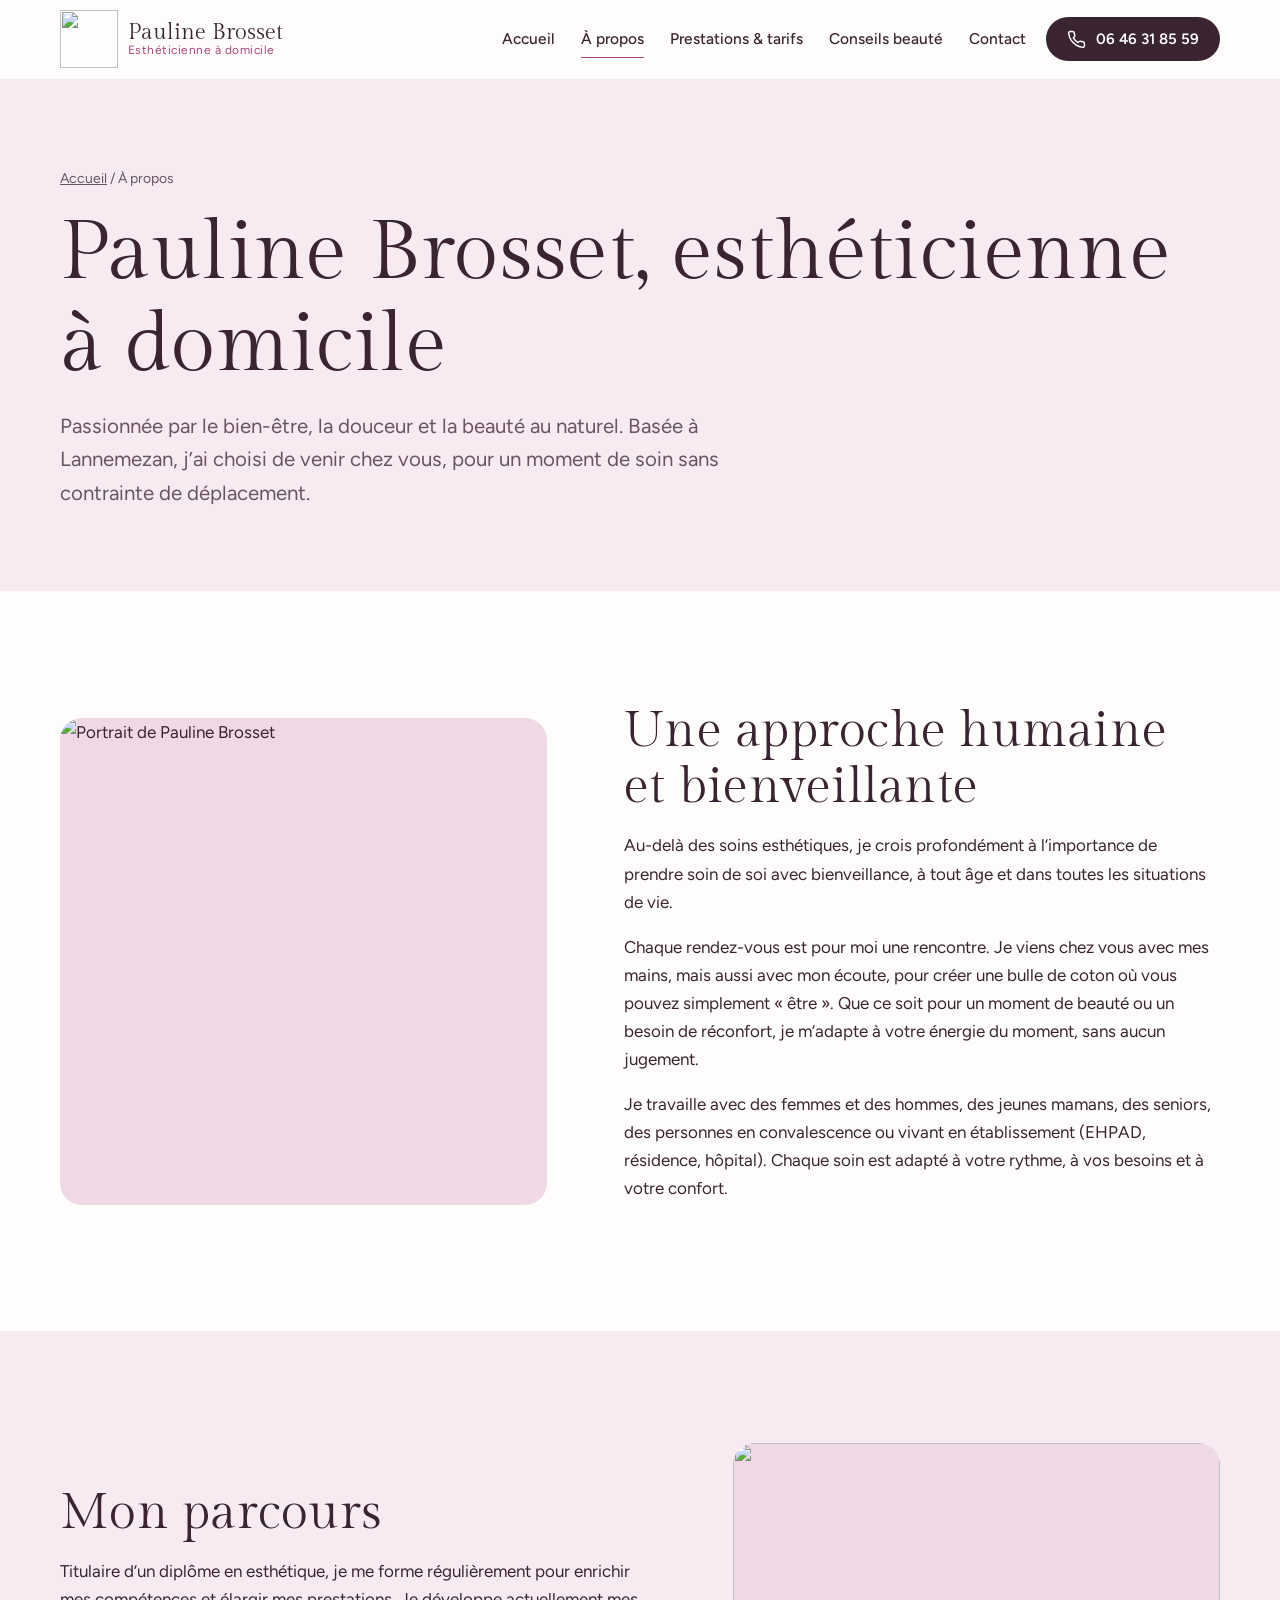
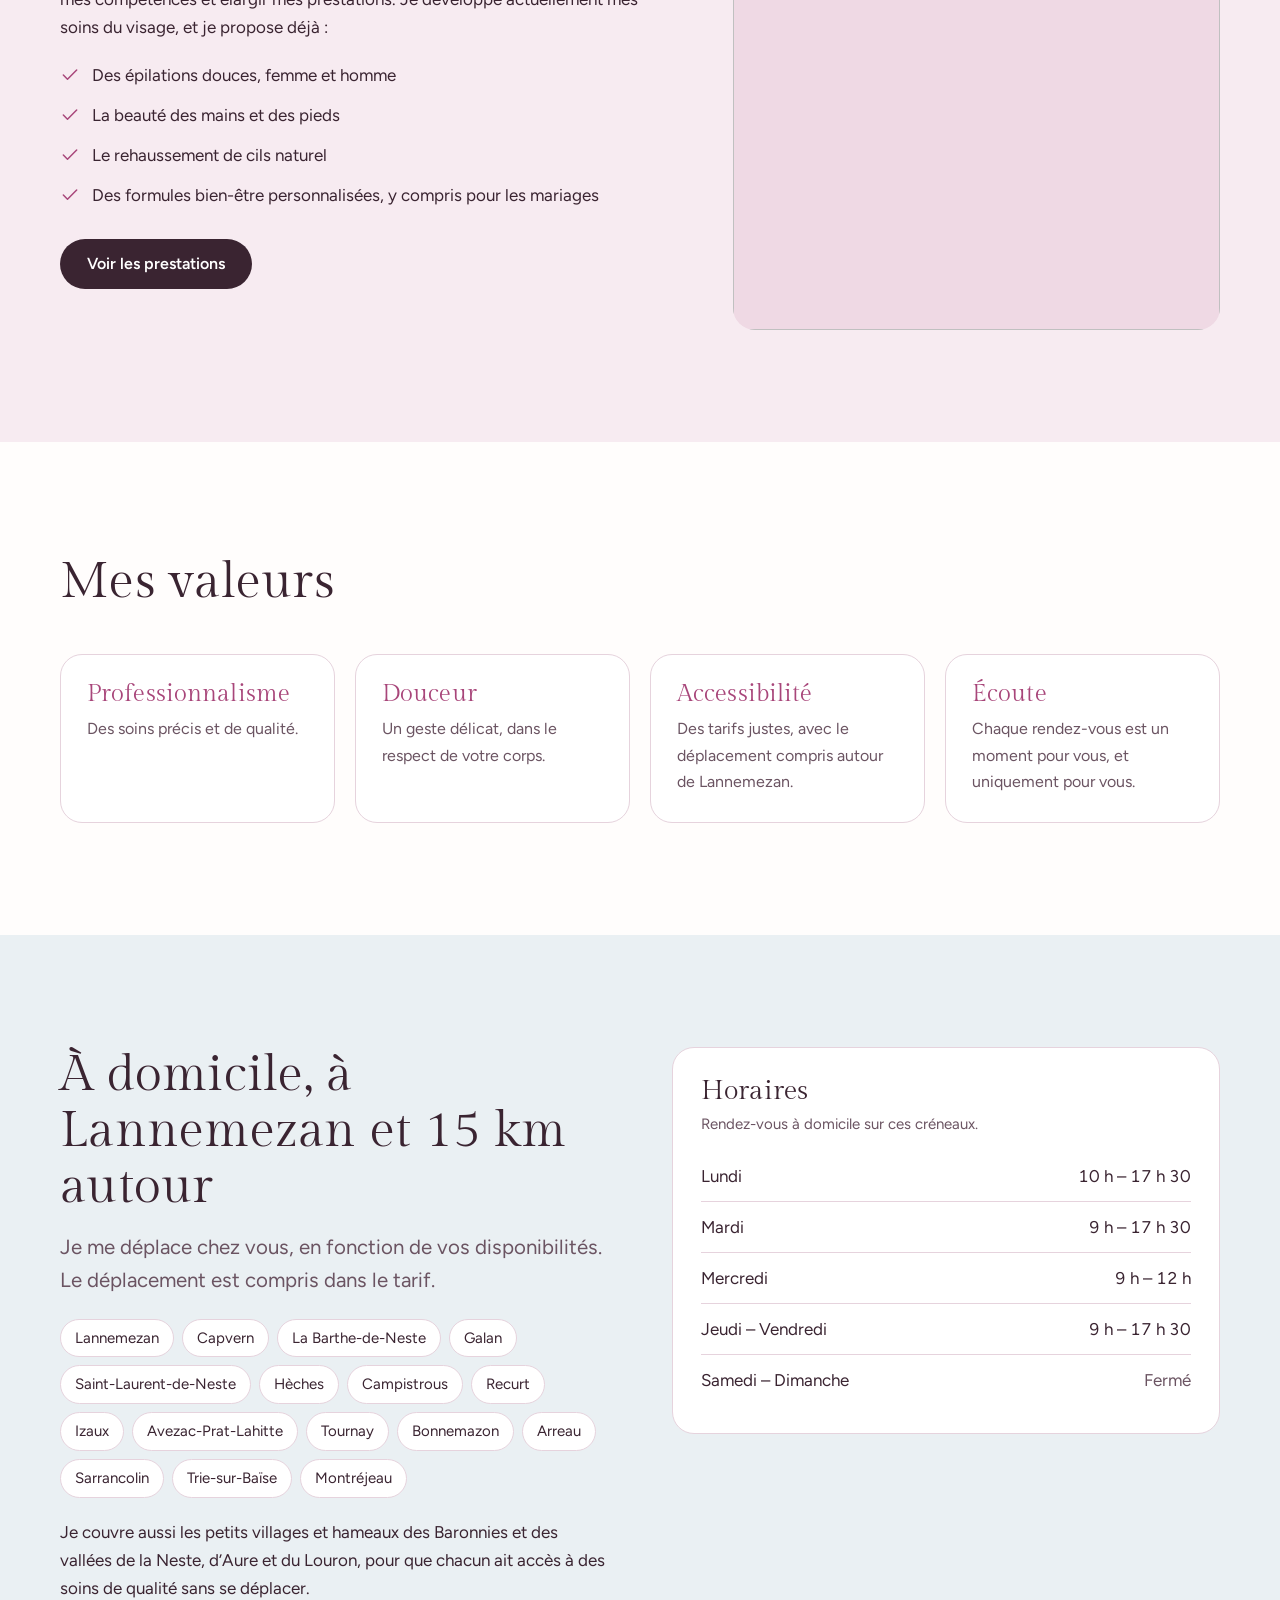
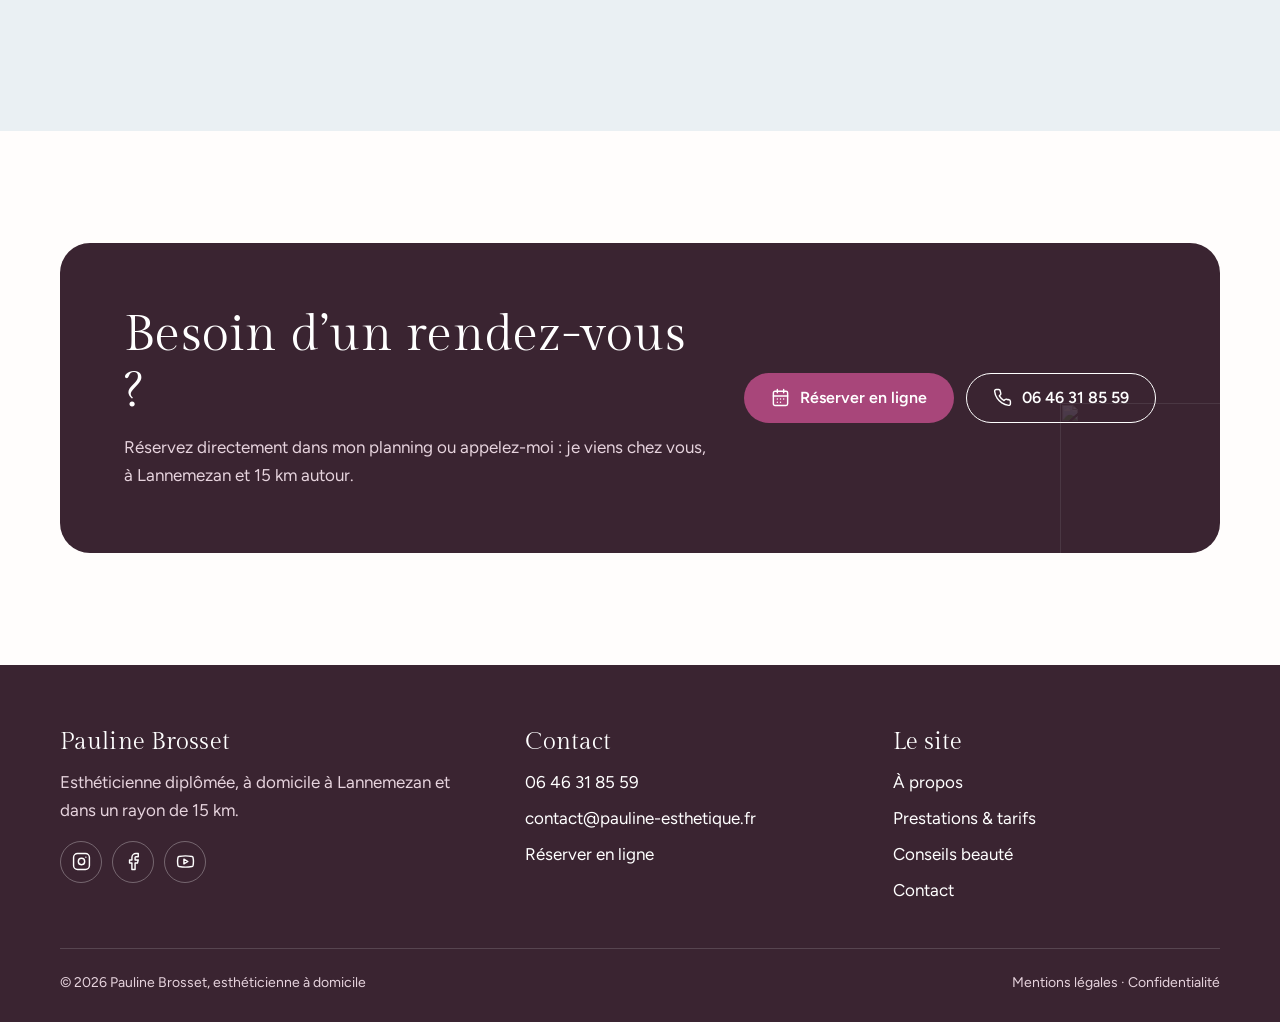
==== a-propos-de-moi/index.html @ f0e45cf8 "Nouveau site Pauline Brosset (pages, tarifs, réservation Cal.com) Co-Authored-By: Claude Opus 5.5 <n" ====
<!doctype html>
<html lang="fr">
<head>
<meta charset="utf-8">
<meta name="viewport" content="width=device-width, initial-scale=1">
<title>Pauline Brosset, esthéticienne diplômée à Lannemezan</title>
<meta name="description" content="Esthéticienne diplômée basée à Lannemezan : soins à domicile pour femmes, hommes, seniors, personnes en EHPAD ou en convalescence. Une approche douce et bienveillante.">
<link rel="canonical" href="https://www.pauline-esthetique.fr/a-propos-de-moi/">
<meta property="og:type" content="website">
<meta property="og:locale" content="fr_FR">
<meta property="og:title" content="Pauline Brosset, esthéticienne diplômée à Lannemezan">
<meta property="og:description" content="Esthéticienne diplômée basée à Lannemezan : soins à domicile pour femmes, hommes, seniors, personnes en EHPAD ou en convalescence. Une approche douce et bienveillante.">
<meta property="og:url" content="https://www.pauline-esthetique.fr/a-propos-de-moi/">
<meta property="og:image" content="https://www.pauline-esthetique.fr/assets/img/pauline.webp">
<meta name="theme-color" content="#3A2431">
<link rel="icon" href="/assets/img/logo.webp" type="image/webp">
<link rel="preconnect" href="https://fonts.googleapis.com">
<link rel="preconnect" href="https://fonts.gstatic.com" crossorigin>
<link rel="stylesheet" href="https://fonts.googleapis.com/css2?family=Figtree:wght@400;500;600&family=Gilda+Display&display=swap">
<link rel="stylesheet" href="/assets/css/site.v1.css">
</head>
<body>
<a class="sr" href="#main">Aller au contenu</a>
<header class="top">
  <div class="wrap">
    <a class="logo" href="/" aria-label="Pauline Brosset, accueil"><img src="/assets/img/logo.webp" alt="" width="58" height="58"><span>Pauline Brosset<small>Esthéticienne à domicile</small></span></a>
    <nav class="nav" id="nav" aria-label="Navigation principale">
      <a href="/">Accueil</a><a href="/a-propos-de-moi/" aria-current=page>À propos</a><a href="/services-tarifs/">Prestations & tarifs</a><a href="/conseils-beaute/">Conseils beauté</a><a href="/contact/">Contact</a>
    </nav>
    <a class="btn btn-plein btn-tel" href="tel:+33646318559" aria-label="Appeler le 06 46 31 85 59"><svg viewBox="0 0 24 24" fill="none" stroke="currentColor" stroke-width="1.8" stroke-linecap="round" stroke-linejoin="round" aria-hidden="true"><path d="M22 16.9v3a2 2 0 0 1-2.2 2 19.8 19.8 0 0 1-8.6-3.1 19.5 19.5 0 0 1-6-6A19.8 19.8 0 0 1 2.1 4.2 2 2 0 0 1 4.1 2h3a2 2 0 0 1 2 1.7c.1 1 .4 1.9.7 2.8a2 2 0 0 1-.5 2.1L8 9.9a16 16 0 0 0 6 6l1.3-1.3a2 2 0 0 1 2.1-.4c.9.3 1.8.6 2.8.7a2 2 0 0 1 1.7 2z"/></svg><span>06 46 31 85 59</span></a>
    <button class="burger" type="button" aria-label="Menu" aria-expanded="false" aria-controls="nav"><svg viewBox="0 0 24 24" fill="none" stroke="currentColor" stroke-width="1.8" stroke-linecap="round" stroke-linejoin="round" aria-hidden="true"><path d="M4 7h16M4 12h16M4 17h16"/></svg></button>
  </div>
</header>
<main id="main">
<section class="phead"><div class="wrap">
  <p class="crumb"><a href="/">Accueil</a> / À propos</p>
  <h1>Pauline Brosset, esthéticienne à domicile</h1>
  <p class="lead">Passionnée par le bien-être, la douceur et la beauté au naturel. Basée à Lannemezan, j’ai choisi de venir chez vous, pour un moment de soin sans contrainte de déplacement.</p>
</div></section>

<section class="sec"><div class="wrap duo">
  <div class="ph"><img src="/assets/img/pauline.webp" alt="Portrait de Pauline Brosset" width="880" height="1100" loading="lazy" style="object-position:50% 20%"></div>
  <div>
    <h2>Une approche humaine et bienveillante</h2>
    <p style="margin-top:16px">Au-delà des soins esthétiques, je crois profondément à l’importance de prendre soin de soi avec bienveillance, à tout âge et dans toutes les situations de vie.</p>
    <p>Chaque rendez-vous est pour moi une rencontre. Je viens chez vous avec mes mains, mais aussi avec mon écoute, pour créer une bulle de coton où vous pouvez simplement « être ». Que ce soit pour un moment de beauté ou un besoin de réconfort, je m’adapte à votre énergie du moment, sans aucun jugement.</p>
    <p>Je travaille avec des femmes et des hommes, des jeunes mamans, des seniors, des personnes en convalescence ou vivant en établissement (EHPAD, résidence, hôpital). Chaque soin est adapté à votre rythme, à vos besoins et à votre confort.</p>
  </div>
</div></section>

<section class="sec poudre"><div class="wrap duo inv">
  <div class="ph"><img src="/assets/img/cadre.webp" alt="" width="720" height="720" loading="lazy"></div>
  <div>
    <h2>Mon parcours</h2>
    <p style="margin-top:16px">Titulaire d’un diplôme en esthétique, je me forme régulièrement pour enrichir mes compétences et élargir mes prestations. Je développe actuellement mes soins du visage, et je propose déjà :</p>
    <ul class="liste">
      <li><svg viewBox="0 0 24 24" fill="none" stroke="currentColor" stroke-width="1.8" stroke-linecap="round" stroke-linejoin="round" aria-hidden="true"><path d="M20 6 9 17l-5-5"/></svg><span>Des épilations douces, femme et homme</span></li>
      <li><svg viewBox="0 0 24 24" fill="none" stroke="currentColor" stroke-width="1.8" stroke-linecap="round" stroke-linejoin="round" aria-hidden="true"><path d="M20 6 9 17l-5-5"/></svg><span>La beauté des mains et des pieds</span></li>
      <li><svg viewBox="0 0 24 24" fill="none" stroke="currentColor" stroke-width="1.8" stroke-linecap="round" stroke-linejoin="round" aria-hidden="true"><path d="M20 6 9 17l-5-5"/></svg><span>Le rehaussement de cils naturel</span></li>
      <li><svg viewBox="0 0 24 24" fill="none" stroke="currentColor" stroke-width="1.8" stroke-linecap="round" stroke-linejoin="round" aria-hidden="true"><path d="M20 6 9 17l-5-5"/></svg><span>Des formules bien-être personnalisées, y compris pour les mariages</span></li>
    </ul>
    <div class="ctas"><a class="btn btn-plein" href="/services-tarifs/">Voir les prestations</a></div>
  </div>
</div></section>

<section class="sec"><div class="wrap">
  <div class="sec-head"><h2>Mes valeurs</h2></div>
  <div class="valeurs">
    <div class="valeur"><h3>Professionnalisme</h3><p>Des soins précis et de qualité.</p></div>
    <div class="valeur"><h3>Douceur</h3><p>Un geste délicat, dans le respect de votre corps.</p></div>
    <div class="valeur"><h3>Accessibilité</h3><p>Des tarifs justes, avec le déplacement compris autour de Lannemezan.</p></div>
    <div class="valeur"><h3>Écoute</h3><p>Chaque rendez-vous est un moment pour vous, et uniquement pour vous.</p></div>
  </div>
</div></section>
<section class="sec brume" id="zone"><div class="wrap zone">
  <div>
    <h2>À domicile, à Lannemezan et 15 km autour</h2>
    <p class="lead" style="margin-top:16px">Je me déplace chez vous, en fonction de vos disponibilités. Le déplacement est compris dans le tarif.</p>
    <ul class="villes"><li>Lannemezan</li><li>Capvern</li><li>La Barthe-de-Neste</li><li>Galan</li><li>Saint-Laurent-de-Neste</li><li>Hèches</li><li>Campistrous</li><li>Recurt</li><li>Izaux</li><li>Avezac-Prat-Lahitte</li><li>Tournay</li><li>Bonnemazon</li><li>Arreau</li><li>Sarrancolin</li><li>Trie-sur-Baïse</li><li>Montréjeau</li></ul>
    <p style="margin-top:20px">Je couvre aussi les petits villages et hameaux des Baronnies et des vallées de la Neste, d’Aure et du Louron, pour que chacun ait accès à des soins de qualité sans se déplacer.</p>
  </div>
  <div class="horaires">
    <h3>Horaires</h3>
    <p class="note" style="margin:0">Rendez-vous à domicile sur ces créneaux.</p>
    <table><tr><td>Lundi</td><td>10 h – 17 h 30</td></tr><tr><td>Mardi</td><td>9 h – 17 h 30</td></tr><tr><td>Mercredi</td><td>9 h – 12 h</td></tr><tr><td>Jeudi – Vendredi</td><td>9 h – 17 h 30</td></tr><tr><td>Samedi – Dimanche</td><td class=f>Fermé</td></tr></table>
  </div>
</div></section>
<section class="sec"><div class="wrap">
  <div class="rdv">
    <div><h2>Besoin d’un rendez-vous ?</h2><p>Réservez directement dans mon planning ou appelez-moi : je viens chez vous, à Lannemezan et 15 km autour.</p></div>
    <div class="ctas"><a class="btn btn-rose" href="https://cal.com/pauline-brosset-estheticienne-xxyi8t" target="_blank" rel="noopener"><svg viewBox="0 0 24 24" fill="none" stroke="currentColor" stroke-width="1.8" stroke-linecap="round" stroke-linejoin="round" aria-hidden="true"><rect x="3" y="4" width="18" height="18" rx="2"/><path d="M16 2v4M8 2v4M3 10h18M8 14h.01M12 14h.01M16 14h.01M8 18h.01M12 18h.01"/></svg>Réserver en ligne</a><a class="btn btn-ligne" href="tel:+33646318559"><svg viewBox="0 0 24 24" fill="none" stroke="currentColor" stroke-width="1.8" stroke-linecap="round" stroke-linejoin="round" aria-hidden="true"><path d="M22 16.9v3a2 2 0 0 1-2.2 2 19.8 19.8 0 0 1-8.6-3.1 19.5 19.5 0 0 1-6-6A19.8 19.8 0 0 1 2.1 4.2 2 2 0 0 1 4.1 2h3a2 2 0 0 1 2 1.7c.1 1 .4 1.9.7 2.8a2 2 0 0 1-.5 2.1L8 9.9a16 16 0 0 0 6 6l1.3-1.3a2 2 0 0 1 2.1-.4c.9.3 1.8.6 2.8.7a2 2 0 0 1 1.7 2z"/></svg>06 46 31 85 59</a></div>
    <img class="trait" src="/assets/img/logo-blanc.webp" alt="" width="180" height="180" loading="lazy">
  </div>
</div></section>
</main>
<footer class="pied">
  <div class="wrap">
    <div class="grille">
      <div>
        <h2>Pauline Brosset</h2>
        <p>Esthéticienne diplômée, à domicile à Lannemezan et dans un rayon de 15 km.</p>
        <div class="reseaux">
          <a href="https://www.instagram.com/pauline_.brosset/" target="_blank" rel="noopener" aria-label="Instagram"><svg viewBox="0 0 24 24" fill="none" stroke="currentColor" stroke-width="1.8" stroke-linecap="round" stroke-linejoin="round" aria-hidden="true"><rect x="2" y="2" width="20" height="20" rx="5"/><circle cx="12" cy="12" r="4"/><path d="M17.5 6.5h.01"/></svg></a>
          <a href="https://www.facebook.com/profile.php?id=61567722997251" target="_blank" rel="noopener" aria-label="Facebook"><svg viewBox="0 0 24 24" fill="none" stroke="currentColor" stroke-width="1.8" stroke-linecap="round" stroke-linejoin="round" aria-hidden="true"><path d="M18 2h-3a5 5 0 0 0-5 5v3H7v4h3v8h4v-8h3l1-4h-4V7a1 1 0 0 1 1-1h3z"/></svg></a>
          <a href="https://www.youtube.com/@PaulineBROSSETEstheticienne" target="_blank" rel="noopener" aria-label="YouTube"><svg viewBox="0 0 24 24" fill="none" stroke="currentColor" stroke-width="1.8" stroke-linecap="round" stroke-linejoin="round" aria-hidden="true"><path d="M2.5 17a24 24 0 0 1 0-10 2 2 0 0 1 1.4-1.4 49.6 49.6 0 0 1 16.2 0A2 2 0 0 1 21.5 7a24 24 0 0 1 0 10 2 2 0 0 1-1.4 1.4 49.6 49.6 0 0 1-16.2 0A2 2 0 0 1 2.5 17"/><path d="m10 15 5-3-5-3z"/></svg></a>
        </div>
      </div>
      <div>
        <h2>Contact</h2>
        <ul>
          <li><a href="tel:+33646318559">06 46 31 85 59</a></li>
          <li><a href="mailto:contact@pauline-esthetique.fr">contact@pauline-esthetique.fr</a></li>
          <li><a href="https://cal.com/pauline-brosset-estheticienne-xxyi8t" target="_blank" rel="noopener">Réserver en ligne</a></li>
        </ul>
      </div>
      <div>
        <h2>Le site</h2>
        <ul>
          <li><a href="/a-propos-de-moi/">À propos</a></li><li><a href="/services-tarifs/">Prestations & tarifs</a></li><li><a href="/conseils-beaute/">Conseils beauté</a></li><li><a href="/contact/">Contact</a></li>
        </ul>
      </div>
    </div>
    <div class="bas">
      <span>© 2026 Pauline Brosset, esthéticienne à domicile</span>
      <span><a href="/contact/mentions-legales/">Mentions légales</a> · <a href="/contact/politique-de-confidentialite/">Confidentialité</a></span>
    </div>
  </div>
</footer>
<div class="barre">
  <a class="btn btn-ligne" href="tel:+33646318559"><svg viewBox="0 0 24 24" fill="none" stroke="currentColor" stroke-width="1.8" stroke-linecap="round" stroke-linejoin="round" aria-hidden="true"><path d="M22 16.9v3a2 2 0 0 1-2.2 2 19.8 19.8 0 0 1-8.6-3.1 19.5 19.5 0 0 1-6-6A19.8 19.8 0 0 1 2.1 4.2 2 2 0 0 1 4.1 2h3a2 2 0 0 1 2 1.7c.1 1 .4 1.9.7 2.8a2 2 0 0 1-.5 2.1L8 9.9a16 16 0 0 0 6 6l1.3-1.3a2 2 0 0 1 2.1-.4c.9.3 1.8.6 2.8.7a2 2 0 0 1 1.7 2z"/></svg>Appeler</a>
  <a class="btn btn-rose" href="https://cal.com/pauline-brosset-estheticienne-xxyi8t" target="_blank" rel="noopener"><svg viewBox="0 0 24 24" fill="none" stroke="currentColor" stroke-width="1.8" stroke-linecap="round" stroke-linejoin="round" aria-hidden="true"><rect x="3" y="4" width="18" height="18" rx="2"/><path d="M16 2v4M8 2v4M3 10h18M8 14h.01M12 14h.01M16 14h.01M8 18h.01M12 18h.01"/></svg>Réserver</a>
</div>
<script src="/assets/js/site.v1.js" defer></script>
</body>
</html>
---- assets/css/site.v1.css ----
:root{
  --encre:#3A2431;--encre-2:#6B5462;--rose:#A8467A;--rose-vif:#D17BAA;--poudre:#F7EBF1;--poudre-2:#EFD9E4;
  --brume:#EAF0F3;--blanc:#FFFDFC;--ligne:#E6D3DD;
  --display:"Gilda Display",Georgia,serif;--texte:"Figtree",system-ui,-apple-system,"Segoe UI",sans-serif;
  --r:22px;--wrap:1160px
}
*{box-sizing:border-box}
html{scroll-behavior:smooth;-webkit-text-size-adjust:100%}
body{margin:0;background:var(--blanc);color:var(--encre);font-family:var(--texte);font-size:17px;line-height:1.65}
img{max-width:100%;display:block}
a{color:var(--rose)}
a:focus-visible,button:focus-visible,summary:focus-visible{outline:3px solid var(--rose-vif);outline-offset:3px;border-radius:6px}
.wrap{width:min(var(--wrap),100% - 32px);margin-inline:auto}
h1,h2,h3{font-family:var(--display);font-weight:400;line-height:1.12;margin:0;letter-spacing:.005em}
h1{font-size:clamp(42px,6.4vw,82px)}
h2{font-size:clamp(32px,4.2vw,50px)}
h3{font-size:clamp(22px,2.2vw,27px)}
p{margin:0 0 1em}
.lead{font-size:clamp(18px,1.6vw,21px);color:var(--encre-2);max-width:56ch}
.sec{padding:clamp(64px,9vw,112px) 0}
.sec.poudre{background:var(--poudre)}
.sec.brume{background:var(--brume)}
.sec-head{max-width:640px;margin-bottom:44px}
.sec-head h2+p{margin-top:16px}
.sec-head.c{margin-inline:auto;text-align:center}

/* boutons */
.btn{display:inline-flex;align-items:center;justify-content:center;gap:10px;min-height:50px;padding:0 26px;border-radius:999px;font-weight:600;font-size:16px;text-decoration:none;border:1.5px solid transparent;transition:background .25s,color .25s,transform .25s,border-color .25s;cursor:pointer;font-family:inherit}
.btn svg{width:19px;height:19px;flex:none}
.btn-plein{background:var(--encre);color:#fff}
.btn-plein:hover{background:var(--rose)}
.btn-ligne{border-color:var(--encre);color:var(--encre);background:transparent}
.btn-ligne:hover{background:var(--encre);color:#fff}
.btn-rose{background:var(--rose);color:#fff}
.btn-rose:hover{background:var(--encre)}
.ctas{display:flex;flex-wrap:wrap;gap:12px;margin-top:30px}

/* en-tête */
.top{position:sticky;top:0;z-index:50;background:rgba(255,253,252,.92);backdrop-filter:blur(10px);-webkit-backdrop-filter:blur(10px);border-bottom:1px solid transparent;transition:border-color .3s}
.top.sc{border-color:var(--ligne)}
.top .wrap{display:flex;align-items:center;gap:20px;min-height:78px}
.logo{display:flex;align-items:center;gap:10px;text-decoration:none;color:var(--encre);margin-right:auto}
.logo img{width:58px;height:58px;object-fit:contain}
.logo span{font-family:var(--display);font-size:22px;line-height:1.05}
.logo small{display:block;font-family:var(--texte);font-size:12px;letter-spacing:.04em;color:var(--rose)}
.nav{display:flex;gap:26px}
.nav a{color:var(--encre);text-decoration:none;font-size:15.5px;font-weight:500;padding:6px 0;border-bottom:1.5px solid transparent}
.nav a:hover,.nav a[aria-current]{border-color:var(--rose)}
.top .btn{min-height:44px;padding:0 20px;font-size:15px}
.burger{display:none;width:46px;height:46px;border-radius:50%;border:1.5px solid var(--ligne);background:#fff;align-items:center;justify-content:center;cursor:pointer;color:var(--encre)}
.burger svg{width:22px;height:22px}
@media (max-width:980px){
  .nav{position:fixed;inset:78px 0 auto 0;flex-direction:column;gap:0;background:var(--blanc);padding:8px 16px 20px;border-bottom:1px solid var(--ligne);box-shadow:0 30px 40px -30px rgba(58,36,49,.35);transform:translateY(-12px);opacity:0;visibility:hidden;transition:.25s}
  .nav.open{transform:none;opacity:1;visibility:visible}
  .nav a{padding:14px 4px;border-bottom:1px solid var(--ligne);font-size:17px}
  .burger{display:inline-flex}
  .top .btn-tel span{display:none}
  .top .btn-tel{width:46px;padding:0}
  .logo span{font-size:19px}
  .logo img{width:48px;height:48px}
}
@media (max-width:420px){.logo small{display:none}}

/* hero accueil */
.hero{padding:clamp(36px,6vw,72px) 0 clamp(56px,8vw,96px);overflow:hidden}
.hero .wrap{display:grid;grid-template-columns:1.05fr .95fr;gap:clamp(32px,6vw,80px);align-items:center}
.hero .kicker{font-size:15px;color:var(--rose);font-weight:600;margin-bottom:18px}
.hero h1 em{font-style:normal;color:var(--rose)}
.hero .lead{margin-top:24px}
.arche{position:relative;justify-self:end;width:min(460px,100%)}
.arche .ph{aspect-ratio:4/5;border-radius:999px 999px var(--r) var(--r);overflow:hidden;background:var(--poudre-2)}
.arche .ph img{width:100%;height:100%;object-fit:cover}
.arche .trait{position:absolute;left:-58px;bottom:-34px;width:190px;opacity:.9;filter:drop-shadow(0 1px 0 rgba(0,0,0,.02))}
.arche .badge{position:absolute;right:-12px;top:12%;background:#fff;border:1px solid var(--ligne);border-radius:18px;padding:14px 18px;box-shadow:0 24px 40px -28px rgba(58,36,49,.5);font-size:14px;line-height:1.35}
.arche .badge b{display:block;font-family:var(--display);font-size:24px;font-weight:400;color:var(--rose)}
@media (max-width:860px){
  .hero .wrap{grid-template-columns:1fr}
  .arche{justify-self:center;width:min(360px,86%);margin-top:10px}
  .arche .trait{left:-30px;width:130px}
  .arche .badge{right:-8px}
}

/* cartes prestations */
.cartes{display:grid;grid-template-columns:repeat(3,1fr);gap:22px}
.carte{background:#fff;border-radius:var(--r);overflow:hidden;display:flex;flex-direction:column;text-decoration:none;color:inherit;border:1px solid var(--ligne);transition:transform .3s,box-shadow .3s}
.carte:hover{transform:translateY(-4px);box-shadow:0 30px 50px -36px rgba(58,36,49,.55)}
.carte .ph{aspect-ratio:4/3;overflow:hidden;background:var(--poudre-2)}
.carte .ph img{width:100%;height:100%;object-fit:cover;transition:transform .8s}
.carte:hover .ph img{transform:scale(1.04)}
.carte .tx{padding:22px 24px 26px;display:flex;flex-direction:column;gap:10px;flex:1}
.carte p{margin:0;color:var(--encre-2);font-size:16px}
.carte .des{margin-top:auto;padding-top:6px;font-weight:600;color:var(--rose);font-size:15px}
@media (max-width:860px){.cartes{grid-template-columns:1fr}}

/* duo texte / image */
.duo{display:grid;grid-template-columns:.9fr 1.1fr;gap:clamp(32px,6vw,80px);align-items:center}
.duo.inv{grid-template-columns:1.1fr .9fr}
.duo.inv .ph{order:2}
.duo .ph{border-radius:var(--r);overflow:hidden;aspect-ratio:1;background:var(--poudre-2)}
.duo .ph img{width:100%;height:100%;object-fit:cover}
@media (max-width:860px){.duo,.duo.inv{grid-template-columns:1fr}.duo.inv .ph{order:0}}
.liste{list-style:none;padding:0;margin:20px 0 0;display:grid;gap:12px}
.liste li{display:flex;gap:12px;align-items:flex-start}
.liste svg{width:20px;height:20px;flex:none;margin-top:4px;color:var(--rose)}

/* valeurs */
.valeurs{display:grid;grid-template-columns:repeat(4,1fr);gap:20px}
.valeur{background:#fff;border-radius:var(--r);padding:26px;border:1px solid var(--ligne)}
.valeur h3{font-size:24px;margin-bottom:8px;color:var(--rose)}
.valeur p{margin:0;font-size:16px;color:var(--encre-2)}
@media (max-width:980px){.valeurs{grid-template-columns:1fr 1fr}}
@media (max-width:560px){.valeurs{grid-template-columns:1fr}}

/* avis */
.avis{display:grid;grid-template-columns:repeat(3,1fr);gap:22px}
.avi{background:#fff;border-radius:var(--r);padding:30px 28px;margin:0;border:1px solid var(--ligne);display:flex;flex-direction:column}
.avi .et{color:var(--rose-vif);letter-spacing:3px;font-size:18px;margin-bottom:12px}
.avi blockquote{margin:0 0 18px;font-size:16.5px}
.avi figcaption{margin-top:auto;font-weight:600}
@media (max-width:860px){.avis{grid-template-columns:1fr}}

/* zone */
.zone{display:grid;grid-template-columns:1fr 1fr;gap:clamp(32px,5vw,64px);align-items:start}
.villes{display:flex;flex-wrap:wrap;gap:8px;margin:20px 0 0;padding:0;list-style:none}
.villes li{background:#fff;border:1px solid var(--ligne);border-radius:999px;padding:6px 14px;font-size:15px}
.horaires{background:#fff;border-radius:var(--r);padding:28px;border:1px solid var(--ligne)}
.horaires h3{margin-bottom:6px}
.horaires table{width:100%;border-collapse:collapse;margin-top:14px}
.horaires td{padding:11px 0;border-bottom:1px solid var(--ligne)}
.horaires td+td{text-align:right;font-variant-numeric:tabular-nums}
.horaires tr:last-child td{border:0}
.horaires .f{color:var(--encre-2)}
@media (max-width:860px){.zone{grid-template-columns:1fr}}

/* bandeau rdv */
.rdv{background:var(--encre);color:#fff;border-radius:calc(var(--r) + 8px);padding:clamp(36px,6vw,64px);display:grid;grid-template-columns:1fr auto;gap:28px;align-items:center;position:relative;overflow:hidden}
.rdv h2{color:#fff}
.rdv p{color:#E6D3DD;margin:14px 0 0}
.rdv .btn-ligne{border-color:#fff;color:#fff}
.rdv .btn-ligne:hover{background:#fff;color:var(--encre)}
.rdv .ctas{margin:0}
.rdv .trait{position:absolute;right:-20px;bottom:-30px;width:180px;opacity:.12;pointer-events:none}
@media (max-width:860px){.rdv{grid-template-columns:1fr}}

/* en-tête de page */
.phead{padding:clamp(48px,7vw,88px) 0 clamp(40px,5vw,60px);background:var(--poudre)}
.phead .crumb{font-size:14px;color:var(--encre-2);margin-bottom:18px}
.phead .crumb a{color:var(--encre-2)}
.phead .lead{margin-top:18px}

/* carte des soins (tarifs) */
.onglets{position:sticky;top:78px;z-index:20;background:rgba(255,253,252,.95);backdrop-filter:blur(8px);-webkit-backdrop-filter:blur(8px);border-bottom:1px solid var(--ligne)}
.onglets .wrap{display:flex;gap:8px;overflow-x:auto;padding:12px 0;scrollbar-width:none}
.onglets a{flex:none;text-decoration:none;color:var(--encre);border:1.5px solid var(--ligne);border-radius:999px;padding:8px 18px;font-weight:600;font-size:15px;background:#fff}
.onglets a.on{background:var(--encre);border-color:var(--encre);color:#fff}
.menu{scroll-margin-top:150px}
.menu+.menu{margin-top:clamp(56px,7vw,88px)}
.menu-head{display:flex;justify-content:space-between;align-items:end;gap:20px;flex-wrap:wrap;margin-bottom:18px}
.menu-head p{margin:8px 0 0;color:var(--encre-2);max-width:60ch}
.groupe{margin-top:30px}
.groupe h3{font-size:24px;color:var(--rose);margin-bottom:6px}
.ligne{display:grid;grid-template-columns:1fr auto auto;gap:6px 18px;align-items:baseline;padding:16px 0;border-bottom:1px solid var(--ligne)}
.ligne .n{font-weight:600;display:flex;align-items:baseline;gap:12px}
.ligne .n::after{content:"";flex:1;border-bottom:1.5px dotted #CDB3C1;transform:translateY(-4px);min-width:20px}
.ligne .p{font-family:var(--display);font-size:24px;white-space:nowrap}
.ligne .d{grid-column:1/-1;margin:0;color:var(--encre-2);font-size:15.5px;max-width:70ch}
.ligne .r{font-size:14.5px;font-weight:600;color:var(--rose);text-decoration:none;border:1.5px solid var(--poudre-2);border-radius:999px;padding:5px 14px;white-space:nowrap;background:#fff}
.ligne .r:hover{background:var(--rose);border-color:var(--rose);color:#fff}
.ligne .t{font-weight:400;color:var(--encre-2);font-size:14px;white-space:nowrap;order:2}
.ligne .n::after{order:3}
@media (max-width:620px){
  .ligne{grid-template-columns:1fr auto}
  .ligne .r{grid-column:1/-1;justify-self:start;margin-top:4px}
  .ligne .n::after{display:none}
}
.note{font-size:15px;color:var(--encre-2)}

/* bons cadeaux */
.bons{display:grid;grid-template-columns:repeat(3,1fr);gap:20px}
.bon{background:#fff;border:1.5px dashed var(--rose-vif);border-radius:var(--r);padding:28px;text-align:center;display:flex;flex-direction:column;gap:10px;align-items:center}
.bon b{font-family:var(--display);font-weight:400;font-size:46px;color:var(--rose);line-height:1}
.bon p{margin:0;color:var(--encre-2);font-size:15.5px}
.bon .btn{margin-top:auto;min-height:44px}
@media (max-width:860px){.bons{grid-template-columns:1fr}}

/* conseils */
.article{max-width:740px}
.article h2{margin:0 0 18px}
.article h3{margin:32px 0 10px;font-size:23px}
.article+.article{margin-top:clamp(56px,7vw,80px);padding-top:clamp(56px,7vw,80px);border-top:1px solid var(--ligne)}
.astuce{background:var(--poudre);border-radius:var(--r);padding:22px 26px;margin-top:22px}
.astuce p:last-child{margin:0}
.sommaire{display:flex;flex-wrap:wrap;gap:8px;margin-top:26px}
.sommaire a{text-decoration:none;border:1.5px solid var(--ligne);border-radius:999px;padding:7px 16px;color:var(--encre);background:#fff;font-size:15px;font-weight:500}
.sommaire a:hover{border-color:var(--rose)}

/* contact */
.contact{display:grid;grid-template-columns:1.1fr .9fr;gap:clamp(32px,5vw,64px);align-items:start}
.form{background:#fff;border:1px solid var(--ligne);border-radius:var(--r);padding:clamp(24px,4vw,36px);display:grid;gap:16px}
.form .row{display:grid;grid-template-columns:1fr 1fr;gap:16px}
.form label{display:grid;gap:6px;font-weight:600;font-size:15px}
.form input,.form textarea,.form select{font:inherit;font-weight:400;border:1.5px solid var(--ligne);border-radius:14px;padding:12px 14px;background:var(--blanc);color:var(--encre);width:100%}
.form input:focus,.form textarea:focus,.form select:focus{outline:none;border-color:var(--rose)}
.form textarea{min-height:130px;resize:vertical}
.form .cg{display:flex;gap:10px;align-items:flex-start;font-weight:400;font-size:14.5px}
.form .cg input{width:auto;margin-top:5px}
.form .fine{font-size:14px;color:var(--encre-2);margin:0}
@media (max-width:860px){.contact{grid-template-columns:1fr}}
@media (max-width:560px){.form .row{grid-template-columns:1fr}}
.coord{display:grid;gap:14px}
.coord a.c{display:flex;align-items:center;gap:14px;background:#fff;border:1px solid var(--ligne);border-radius:var(--r);padding:18px 20px;text-decoration:none;color:var(--encre);font-weight:600}
.coord a.c:hover{border-color:var(--rose)}
.coord a.c small{display:block;font-weight:400;color:var(--encre-2);font-size:14px}
.coord a.c svg{width:24px;height:24px;color:var(--rose);flex:none}

/* légal */
.legal{max-width:760px}
.legal h2{font-size:28px;margin:36px 0 12px}

/* pied */
.pied{background:var(--encre);color:#E6D3DD;padding:64px 0 28px;margin-top:0}
.pied .grille{display:grid;grid-template-columns:1.3fr 1fr 1fr;gap:40px}
.pied h2{font-size:24px;color:#fff;margin-bottom:12px}
.pied a{color:#fff;text-decoration:none}
.pied a:hover{text-decoration:underline}
.pied ul{list-style:none;padding:0;margin:0;display:grid;gap:8px}
.pied .reseaux{display:flex;gap:10px;margin-top:16px}
.pied .reseaux a{width:42px;height:42px;border-radius:50%;border:1px solid rgba(255,255,255,.3);display:inline-flex;align-items:center;justify-content:center}
.pied .reseaux svg{width:19px;height:19px}
.pied .bas{border-top:1px solid rgba(255,255,255,.15);margin-top:44px;padding-top:22px;display:flex;justify-content:space-between;flex-wrap:wrap;gap:12px;font-size:14px}
.pied .bas a{color:#E6D3DD}
@media (max-width:860px){.pied .grille{grid-template-columns:1fr}}

/* barre mobile */
.barre{display:none}
@media (max-width:720px){
  .barre{display:grid;grid-template-columns:1fr 1fr;gap:8px;position:fixed;left:0;right:0;bottom:0;z-index:60;padding:10px 12px calc(10px + env(safe-area-inset-bottom));background:rgba(255,253,252,.96);border-top:1px solid var(--ligne);backdrop-filter:blur(8px)}
  .barre .btn{min-height:46px;padding:0 12px;font-size:15px}
  body{padding-bottom:72px}
}

/* apparition */
.rv{opacity:0;transform:translateY(18px);transition:opacity .8s ease,transform .8s cubic-bezier(.2,.8,.2,1)}
.rv.in{opacity:1;transform:none}
@media (prefers-reduced-motion:reduce){*{scroll-behavior:auto!important}.rv{opacity:1;transform:none;transition:none}.carte,.carte .ph img{transition:none}}
.sr{position:absolute;width:1px;height:1px;overflow:hidden;clip:rect(0 0 0 0);white-space:nowrap}
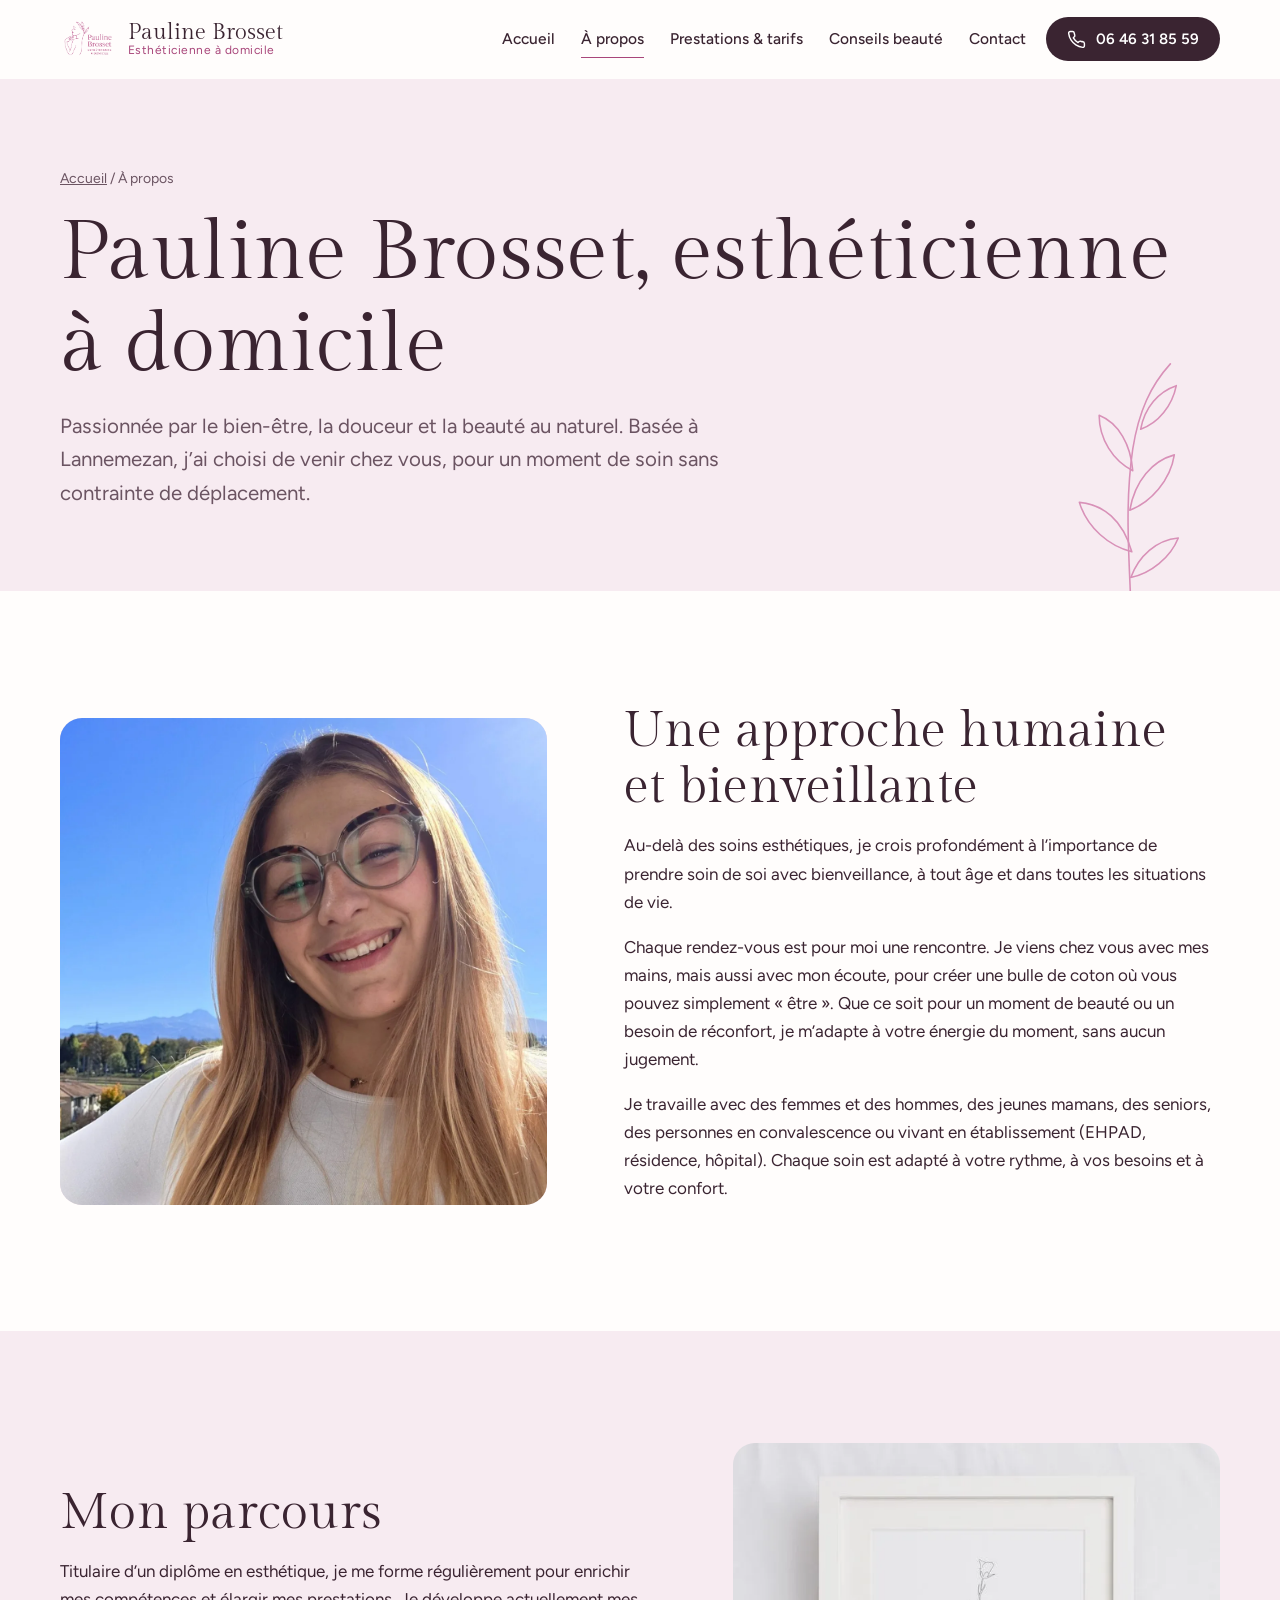
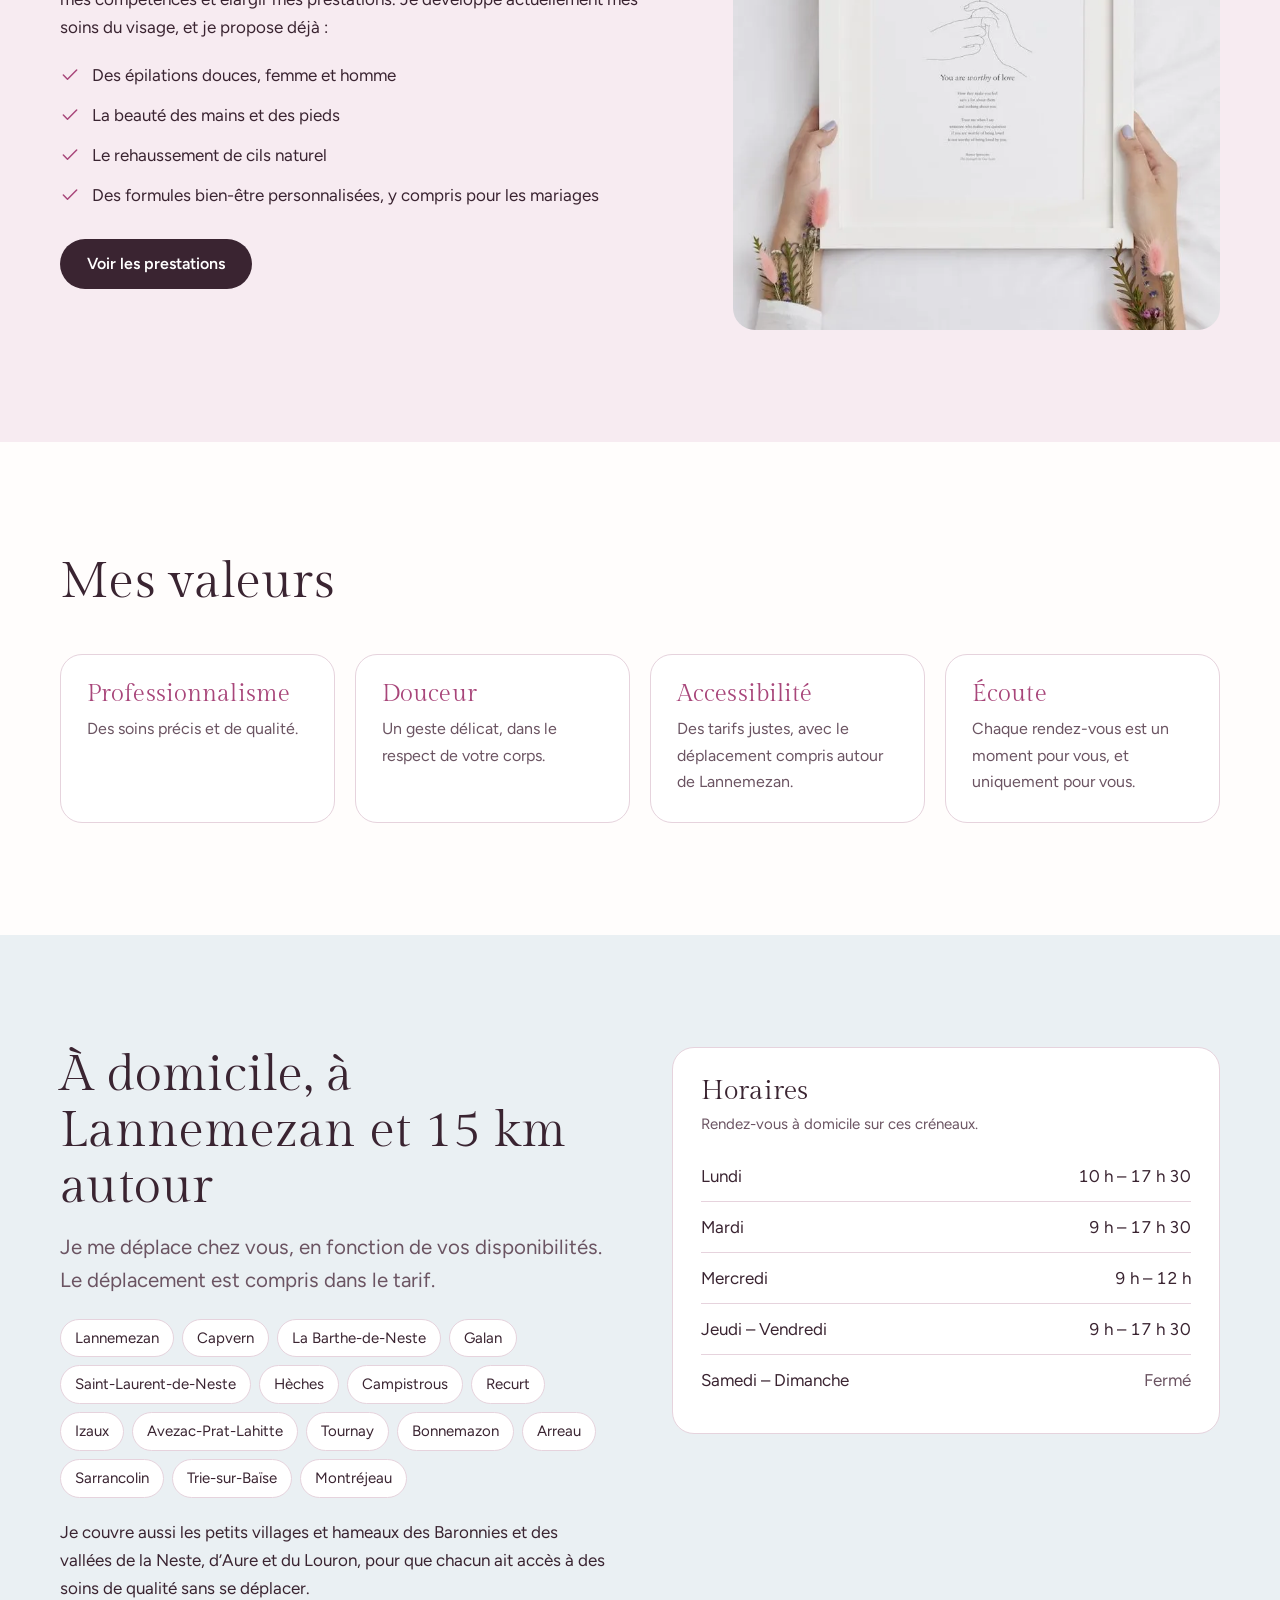
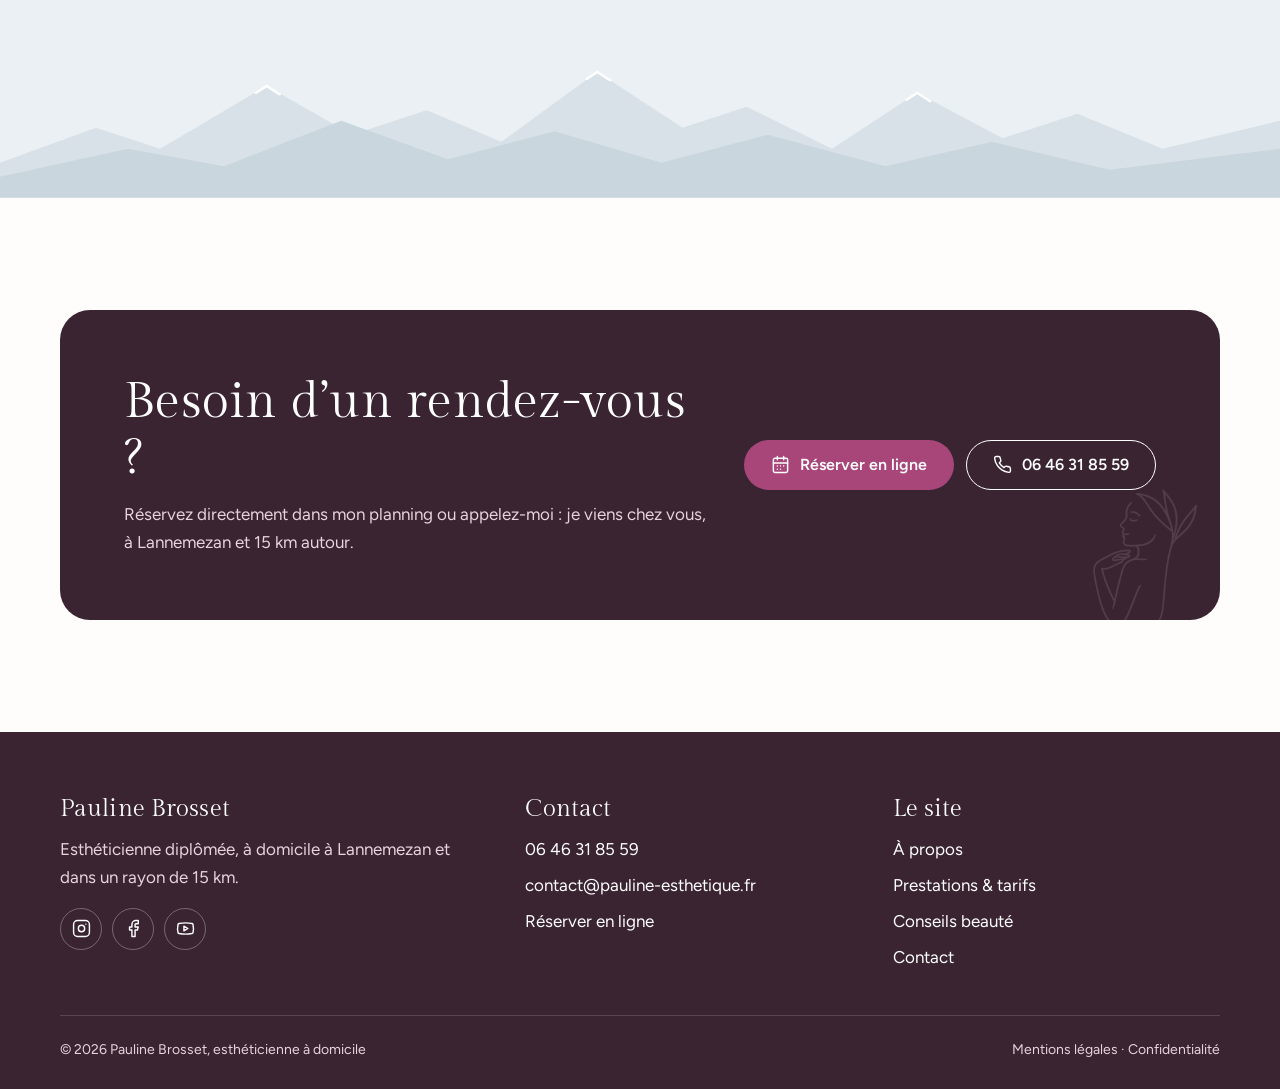
==== commit 22acdabd: "V2 : illustrations (branche, montagnes, étapes), bandeau défilant, animations Co-Authored-By: Claude" ====
--- a/a-propos-de-moi/index.html
+++ b/a-propos-de-moi/index.html
@@ -17,7 +17,7 @@
 <link rel="preconnect" href="https://fonts.googleapis.com">
 <link rel="preconnect" href="https://fonts.gstatic.com" crossorigin>
 <link rel="stylesheet" href="https://fonts.googleapis.com/css2?family=Figtree:wght@400;500;600&family=Gilda+Display&display=swap">
-<link rel="stylesheet" href="/assets/css/site.v1.css">
+<link rel="stylesheet" href="/assets/css/site.v2.css">
 </head>
 <body>
 <a class="sr" href="#main">Aller au contenu</a>
@@ -32,7 +32,14 @@
   </div>
 </header>
 <main id="main">
-<section class="phead"><div class="wrap">
+<section class="phead"><svg class="branche" viewBox="0 0 220 260" fill="none" stroke="currentColor" stroke-width="1.6" stroke-linecap="round" stroke-linejoin="round" aria-hidden="true">
+<path class="d" pathLength="1" d="M110 252C108 200 104 150 112 96C118 58 130 32 150 10"/>
+<path class="d" pathLength="1" d="M111 200C88 194 66 176 58 150C82 152 102 168 111 200Z"/>
+<path class="d" pathLength="1" d="M109 158C130 150 150 128 154 102C132 108 114 128 109 158Z"/>
+<path class="d" pathLength="1" d="M112 118C92 108 78 86 78 62C98 70 110 92 112 118Z"/>
+<path class="d" pathLength="1" d="M120 76C138 70 152 52 156 32C138 38 124 54 120 76Z"/>
+<path class="d" pathLength="1" d="M110 226C130 222 150 206 158 186C136 188 118 204 110 226Z"/>
+</svg><div class="wrap">
   <p class="crumb"><a href="/">Accueil</a> / À propos</p>
   <h1>Pauline Brosset, esthéticienne à domicile</h1>
   <p class="lead">Passionnée par le bien-être, la douceur et la beauté au naturel. Basée à Lannemezan, j’ai choisi de venir chez vous, pour un moment de soin sans contrainte de déplacement.</p>
@@ -72,7 +79,11 @@
     <div class="valeur"><h3>Écoute</h3><p>Chaque rendez-vous est un moment pour vous, et uniquement pour vous.</p></div>
   </div>
 </div></section>
-<section class="sec brume" id="zone"><div class="wrap zone">
+<section class="sec brume zone-sec" id="zone"><svg class="montagnes" viewBox="0 0 1200 220" preserveAspectRatio="none" fill="none" aria-hidden="true">
+<path d="M0 220V170L90 120L150 150L250 60L330 130L400 95L470 140L560 40L640 120L700 90L780 150L860 70L940 135L1010 100L1090 150L1200 110V220Z" fill="currentColor" opacity=".55"/>
+<path d="M0 220V190L120 150L210 175L320 110L420 165L520 125L620 170L720 130L830 175L930 140L1040 180L1200 150V220Z" fill="currentColor"/>
+<path d="M240 70L250 60L262 72M550 50L560 40L572 52M850 80L860 70L872 82" stroke="#fff" stroke-width="3" stroke-linecap="round"/>
+</svg><div class="wrap zone">
   <div>
     <h2>À domicile, à Lannemezan et 15 km autour</h2>
     <p class="lead" style="margin-top:16px">Je me déplace chez vous, en fonction de vos disponibilités. Le déplacement est compris dans le tarif.</p>
@@ -130,6 +141,6 @@
   <a class="btn btn-ligne" href="tel:+33646318559"><svg viewBox="0 0 24 24" fill="none" stroke="currentColor" stroke-width="1.8" stroke-linecap="round" stroke-linejoin="round" aria-hidden="true"><path d="M22 16.9v3a2 2 0 0 1-2.2 2 19.8 19.8 0 0 1-8.6-3.1 19.5 19.5 0 0 1-6-6A19.8 19.8 0 0 1 2.1 4.2 2 2 0 0 1 4.1 2h3a2 2 0 0 1 2 1.7c.1 1 .4 1.9.7 2.8a2 2 0 0 1-.5 2.1L8 9.9a16 16 0 0 0 6 6l1.3-1.3a2 2 0 0 1 2.1-.4c.9.3 1.8.6 2.8.7a2 2 0 0 1 1.7 2z"/></svg>Appeler</a>
   <a class="btn btn-rose" href="https://cal.com/pauline-brosset-estheticienne-xxyi8t" target="_blank" rel="noopener"><svg viewBox="0 0 24 24" fill="none" stroke="currentColor" stroke-width="1.8" stroke-linecap="round" stroke-linejoin="round" aria-hidden="true"><rect x="3" y="4" width="18" height="18" rx="2"/><path d="M16 2v4M8 2v4M3 10h18M8 14h.01M12 14h.01M16 14h.01M8 18h.01M12 18h.01"/></svg>Réserver</a>
 </div>
-<script src="/assets/js/site.v1.js" defer></script>
+<script src="/assets/js/site.v2.js" defer></script>
 </body>
 </html>
--- a/assets/css/site.v2.css
+++ b/assets/css/site.v2.css
@@ -0,0 +1,315 @@
+:root{
+  --encre:#3A2431;--encre-2:#6B5462;--rose:#A8467A;--rose-vif:#D17BAA;--poudre:#F7EBF1;--poudre-2:#EFD9E4;
+  --brume:#EAF0F3;--blanc:#FFFDFC;--ligne:#E6D3DD;
+  --display:"Gilda Display",Georgia,serif;--texte:"Figtree",system-ui,-apple-system,"Segoe UI",sans-serif;
+  --r:22px;--wrap:1160px
+}
+*{box-sizing:border-box}
+html{scroll-behavior:smooth;-webkit-text-size-adjust:100%}
+body{margin:0;background:var(--blanc);color:var(--encre);font-family:var(--texte);font-size:17px;line-height:1.65}
+img{max-width:100%;display:block}
+a{color:var(--rose)}
+a:focus-visible,button:focus-visible,summary:focus-visible{outline:3px solid var(--rose-vif);outline-offset:3px;border-radius:6px}
+.wrap{width:min(var(--wrap),100% - 32px);margin-inline:auto}
+h1,h2,h3{font-family:var(--display);font-weight:400;line-height:1.12;margin:0;letter-spacing:.005em}
+h1{font-size:clamp(42px,6.4vw,82px)}
+h2{font-size:clamp(32px,4.2vw,50px)}
+h3{font-size:clamp(22px,2.2vw,27px)}
+p{margin:0 0 1em}
+.lead{font-size:clamp(18px,1.6vw,21px);color:var(--encre-2);max-width:56ch}
+.sec{padding:clamp(64px,9vw,112px) 0}
+.sec.poudre{background:var(--poudre)}
+.sec.brume{background:var(--brume)}
+.sec-head{max-width:640px;margin-bottom:44px}
+.sec-head h2+p{margin-top:16px}
+.sec-head.c{margin-inline:auto;text-align:center}
+
+/* boutons */
+.btn{display:inline-flex;align-items:center;justify-content:center;gap:10px;min-height:50px;padding:0 26px;border-radius:999px;font-weight:600;font-size:16px;text-decoration:none;border:1.5px solid transparent;transition:background .25s,color .25s,transform .25s,border-color .25s;cursor:pointer;font-family:inherit}
+.btn svg{width:19px;height:19px;flex:none}
+.btn-plein{background:var(--encre);color:#fff}
+.btn-plein:hover{background:var(--rose)}
+.btn-ligne{border-color:var(--encre);color:var(--encre);background:transparent}
+.btn-ligne:hover{background:var(--encre);color:#fff}
+.btn-rose{background:var(--rose);color:#fff}
+.btn-rose:hover{background:var(--encre)}
+.ctas{display:flex;flex-wrap:wrap;gap:12px;margin-top:30px}
+
+/* en-tête */
+.top{position:sticky;top:0;z-index:50;background:rgba(255,253,252,.92);backdrop-filter:blur(10px);-webkit-backdrop-filter:blur(10px);border-bottom:1px solid transparent;transition:border-color .3s}
+.top.sc{border-color:var(--ligne)}
+.top .wrap{display:flex;align-items:center;gap:20px;min-height:78px}
+.logo{display:flex;align-items:center;gap:10px;text-decoration:none;color:var(--encre);margin-right:auto}
+.logo img{width:58px;height:58px;object-fit:contain}
+.logo span{font-family:var(--display);font-size:22px;line-height:1.05}
+.logo small{display:block;font-family:var(--texte);font-size:12px;letter-spacing:.04em;color:var(--rose)}
+.nav{display:flex;gap:26px}
+.nav a{color:var(--encre);text-decoration:none;font-size:15.5px;font-weight:500;padding:6px 0;border-bottom:1.5px solid transparent}
+.nav a:hover,.nav a[aria-current]{border-color:var(--rose)}
+.top .btn{min-height:44px;padding:0 20px;font-size:15px}
+.burger{display:none;width:46px;height:46px;border-radius:50%;border:1.5px solid var(--ligne);background:#fff;align-items:center;justify-content:center;cursor:pointer;color:var(--encre)}
+.burger svg{width:22px;height:22px}
+@media (max-width:980px){
+  .nav{position:fixed;inset:78px 0 auto 0;flex-direction:column;gap:0;background:var(--blanc);padding:8px 16px 20px;border-bottom:1px solid var(--ligne);box-shadow:0 30px 40px -30px rgba(58,36,49,.35);transform:translateY(-12px);opacity:0;visibility:hidden;transition:.25s}
+  .nav.open{transform:none;opacity:1;visibility:visible}
+  .nav a{padding:14px 4px;border-bottom:1px solid var(--ligne);font-size:17px}
+  .burger{display:inline-flex}
+  .top .btn-tel span{display:none}
+  .top .btn-tel{width:46px;padding:0}
+  .logo span{font-size:19px}
+  .logo img{width:48px;height:48px}
+}
+@media (max-width:420px){.logo small{display:none}}
+
+/* hero accueil */
+.hero{padding:clamp(36px,6vw,72px) 0 clamp(56px,8vw,96px);overflow:hidden}
+.hero .wrap{display:grid;grid-template-columns:1.05fr .95fr;gap:clamp(32px,6vw,80px);align-items:center}
+.hero .kicker{font-size:15px;color:var(--rose);font-weight:600;margin-bottom:18px}
+.hero h1 em{font-style:normal;color:var(--rose)}
+.hero .lead{margin-top:24px}
+.arche{position:relative;justify-self:end;width:min(460px,100%)}
+.arche .ph{aspect-ratio:4/5;border-radius:999px 999px var(--r) var(--r);overflow:hidden;background:var(--poudre-2)}
+.arche .ph img{width:100%;height:100%;object-fit:cover}
+.arche .trait{position:absolute;left:-58px;bottom:-34px;width:190px;opacity:.9;filter:drop-shadow(0 1px 0 rgba(0,0,0,.02))}
+.arche .badge{position:absolute;right:-12px;top:12%;background:#fff;border:1px solid var(--ligne);border-radius:18px;padding:14px 18px;box-shadow:0 24px 40px -28px rgba(58,36,49,.5);font-size:14px;line-height:1.35}
+.arche .badge b{display:block;font-family:var(--display);font-size:24px;font-weight:400;color:var(--rose)}
+@media (max-width:860px){
+  .hero .wrap{grid-template-columns:1fr}
+  .arche{justify-self:center;width:min(360px,86%);margin-top:10px}
+  .arche .trait{left:-30px;width:130px}
+  .arche .badge{right:-8px}
+}
+
+/* cartes prestations */
+.cartes{display:grid;grid-template-columns:repeat(3,1fr);gap:22px}
+.carte{background:#fff;border-radius:var(--r);overflow:hidden;display:flex;flex-direction:column;text-decoration:none;color:inherit;border:1px solid var(--ligne);transition:transform .3s,box-shadow .3s}
+.carte:hover{transform:translateY(-4px);box-shadow:0 30px 50px -36px rgba(58,36,49,.55)}
+.carte .ph{aspect-ratio:4/3;overflow:hidden;background:var(--poudre-2)}
+.carte .ph img{width:100%;height:100%;object-fit:cover;transition:transform .8s}
+.carte:hover .ph img{transform:scale(1.04)}
+.carte .tx{padding:22px 24px 26px;display:flex;flex-direction:column;gap:10px;flex:1}
+.carte p{margin:0;color:var(--encre-2);font-size:16px}
+.carte .des{margin-top:auto;padding-top:6px;font-weight:600;color:var(--rose);font-size:15px}
+@media (max-width:860px){.cartes{grid-template-columns:1fr}}
+
+/* duo texte / image */
+.duo{display:grid;grid-template-columns:.9fr 1.1fr;gap:clamp(32px,6vw,80px);align-items:center}
+.duo.inv{grid-template-columns:1.1fr .9fr}
+.duo.inv .ph{order:2}
+.duo .ph{border-radius:var(--r);overflow:hidden;aspect-ratio:1;background:var(--poudre-2)}
+.duo .ph img{width:100%;height:100%;object-fit:cover}
+@media (max-width:860px){.duo,.duo.inv{grid-template-columns:1fr}.duo.inv .ph{order:0}}
+.liste{list-style:none;padding:0;margin:20px 0 0;display:grid;gap:12px}
+.liste li{display:flex;gap:12px;align-items:flex-start}
+.liste svg{width:20px;height:20px;flex:none;margin-top:4px;color:var(--rose)}
+
+/* valeurs */
+.valeurs{display:grid;grid-template-columns:repeat(4,1fr);gap:20px}
+.valeur{background:#fff;border-radius:var(--r);padding:26px;border:1px solid var(--ligne)}
+.valeur h3{font-size:24px;margin-bottom:8px;color:var(--rose)}
+.valeur p{margin:0;font-size:16px;color:var(--encre-2)}
+@media (max-width:980px){.valeurs{grid-template-columns:1fr 1fr}}
+@media (max-width:560px){.valeurs{grid-template-columns:1fr}}
+
+/* avis */
+.avis{display:grid;grid-template-columns:repeat(3,1fr);gap:22px}
+.avi{background:#fff;border-radius:var(--r);padding:30px 28px;margin:0;border:1px solid var(--ligne);display:flex;flex-direction:column}
+.avi .et{color:var(--rose-vif);letter-spacing:3px;font-size:18px;margin-bottom:12px}
+.avi blockquote{margin:0 0 18px;font-size:16.5px}
+.avi figcaption{margin-top:auto;font-weight:600}
+@media (max-width:860px){.avis{grid-template-columns:1fr}}
+
+/* zone */
+.zone{display:grid;grid-template-columns:1fr 1fr;gap:clamp(32px,5vw,64px);align-items:start}
+.villes{display:flex;flex-wrap:wrap;gap:8px;margin:20px 0 0;padding:0;list-style:none}
+.villes li{background:#fff;border:1px solid var(--ligne);border-radius:999px;padding:6px 14px;font-size:15px}
+.horaires{background:#fff;border-radius:var(--r);padding:28px;border:1px solid var(--ligne)}
+.horaires h3{margin-bottom:6px}
+.horaires table{width:100%;border-collapse:collapse;margin-top:14px}
+.horaires td{padding:11px 0;border-bottom:1px solid var(--ligne)}
+.horaires td+td{text-align:right;font-variant-numeric:tabular-nums}
+.horaires tr:last-child td{border:0}
+.horaires .f{color:var(--encre-2)}
+@media (max-width:860px){.zone{grid-template-columns:1fr}}
+
+/* bandeau rdv */
+.rdv{background:var(--encre);color:#fff;border-radius:calc(var(--r) + 8px);padding:clamp(36px,6vw,64px);display:grid;grid-template-columns:1fr auto;gap:28px;align-items:center;position:relative;overflow:hidden}
+.rdv h2{color:#fff}
+.rdv p{color:#E6D3DD;margin:14px 0 0}
+.rdv .btn-ligne{border-color:#fff;color:#fff}
+.rdv .btn-ligne:hover{background:#fff;color:var(--encre)}
+.rdv .ctas{margin:0}
+.rdv .trait{position:absolute;right:-20px;bottom:-30px;width:180px;opacity:.12;pointer-events:none}
+@media (max-width:860px){.rdv{grid-template-columns:1fr}}
+
+/* en-tête de page */
+.phead{padding:clamp(48px,7vw,88px) 0 clamp(40px,5vw,60px);background:var(--poudre)}
+.phead .crumb{font-size:14px;color:var(--encre-2);margin-bottom:18px}
+.phead .crumb a{color:var(--encre-2)}
+.phead .lead{margin-top:18px}
+
+/* carte des soins (tarifs) */
+.onglets{position:sticky;top:78px;z-index:20;background:rgba(255,253,252,.95);backdrop-filter:blur(8px);-webkit-backdrop-filter:blur(8px);border-bottom:1px solid var(--ligne)}
+.onglets .wrap{display:flex;gap:8px;overflow-x:auto;padding:12px 0;scrollbar-width:none}
+.onglets a{flex:none;text-decoration:none;color:var(--encre);border:1.5px solid var(--ligne);border-radius:999px;padding:8px 18px;font-weight:600;font-size:15px;background:#fff}
+.onglets a.on{background:var(--encre);border-color:var(--encre);color:#fff}
+.menu{scroll-margin-top:150px}
+.menu+.menu{margin-top:clamp(56px,7vw,88px)}
+.menu-head{display:flex;justify-content:space-between;align-items:end;gap:20px;flex-wrap:wrap;margin-bottom:18px}
+.menu-head p{margin:8px 0 0;color:var(--encre-2);max-width:60ch}
+.groupe{margin-top:30px}
+.groupe h3{font-size:24px;color:var(--rose);margin-bottom:6px}
+.ligne{display:grid;grid-template-columns:1fr auto auto;gap:6px 18px;align-items:baseline;padding:16px 0;border-bottom:1px solid var(--ligne)}
+.ligne .n{font-weight:600;display:flex;align-items:baseline;gap:12px}
+.ligne .n::after{content:"";flex:1;border-bottom:1.5px dotted #CDB3C1;transform:translateY(-4px);min-width:20px}
+.ligne .p{font-family:var(--display);font-size:24px;white-space:nowrap}
+.ligne .d{grid-column:1/-1;margin:0;color:var(--encre-2);font-size:15.5px;max-width:70ch}
+.ligne .r{font-size:14.5px;font-weight:600;color:var(--rose);text-decoration:none;border:1.5px solid var(--poudre-2);border-radius:999px;padding:5px 14px;white-space:nowrap;background:#fff}
+.ligne .r:hover{background:var(--rose);border-color:var(--rose);color:#fff}
+.ligne .t{font-weight:400;color:var(--encre-2);font-size:14px;white-space:nowrap;order:2}
+.ligne .n::after{order:3}
+@media (max-width:620px){
+  .ligne{grid-template-columns:1fr auto}
+  .ligne .r{grid-column:1/-1;justify-self:start;margin-top:4px}
+  .ligne .n::after{display:none}
+}
+.note{font-size:15px;color:var(--encre-2)}
+
+/* bons cadeaux */
+.bons{display:grid;grid-template-columns:repeat(3,1fr);gap:20px}
+.bon{background:#fff;border:1.5px dashed var(--rose-vif);border-radius:var(--r);padding:28px;text-align:center;display:flex;flex-direction:column;gap:10px;align-items:center}
+.bon b{font-family:var(--display);font-weight:400;font-size:46px;color:var(--rose);line-height:1}
+.bon p{margin:0;color:var(--encre-2);font-size:15.5px}
+.bon .btn{margin-top:auto;min-height:44px}
+@media (max-width:860px){.bons{grid-template-columns:1fr}}
+
+/* conseils */
+.article{max-width:740px}
+.article h2{margin:0 0 18px}
+.article h3{margin:32px 0 10px;font-size:23px}
+.article+.article{margin-top:clamp(56px,7vw,80px);padding-top:clamp(56px,7vw,80px);border-top:1px solid var(--ligne)}
+.astuce{background:var(--poudre);border-radius:var(--r);padding:22px 26px;margin-top:22px}
+.astuce p:last-child{margin:0}
+.sommaire{display:flex;flex-wrap:wrap;gap:8px;margin-top:26px}
+.sommaire a{text-decoration:none;border:1.5px solid var(--ligne);border-radius:999px;padding:7px 16px;color:var(--encre);background:#fff;font-size:15px;font-weight:500}
+.sommaire a:hover{border-color:var(--rose)}
+
+/* contact */
+.contact{display:grid;grid-template-columns:1.1fr .9fr;gap:clamp(32px,5vw,64px);align-items:start}
+.form{background:#fff;border:1px solid var(--ligne);border-radius:var(--r);padding:clamp(24px,4vw,36px);display:grid;gap:16px}
+.form .row{display:grid;grid-template-columns:1fr 1fr;gap:16px}
+.form label{display:grid;gap:6px;font-weight:600;font-size:15px}
+.form input,.form textarea,.form select{font:inherit;font-weight:400;border:1.5px solid var(--ligne);border-radius:14px;padding:12px 14px;background:var(--blanc);color:var(--encre);width:100%}
+.form input:focus,.form textarea:focus,.form select:focus{outline:none;border-color:var(--rose)}
+.form textarea{min-height:130px;resize:vertical}
+.form .cg{display:flex;gap:10px;align-items:flex-start;font-weight:400;font-size:14.5px}
+.form .cg input{width:auto;margin-top:5px}
+.form .fine{font-size:14px;color:var(--encre-2);margin:0}
+@media (max-width:860px){.contact{grid-template-columns:1fr}}
+@media (max-width:560px){.form .row{grid-template-columns:1fr}}
+.coord{display:grid;gap:14px}
+.coord a.c{display:flex;align-items:center;gap:14px;background:#fff;border:1px solid var(--ligne);border-radius:var(--r);padding:18px 20px;text-decoration:none;color:var(--encre);font-weight:600}
+.coord a.c:hover{border-color:var(--rose)}
+.coord a.c small{display:block;font-weight:400;color:var(--encre-2);font-size:14px}
+.coord a.c svg{width:24px;height:24px;color:var(--rose);flex:none}
+
+/* légal */
+.legal{max-width:760px}
+.legal h2{font-size:28px;margin:36px 0 12px}
+
+/* pied */
+.pied{background:var(--encre);color:#E6D3DD;padding:64px 0 28px;margin-top:0}
+.pied .grille{display:grid;grid-template-columns:1.3fr 1fr 1fr;gap:40px}
+.pied h2{font-size:24px;color:#fff;margin-bottom:12px}
+.pied a{color:#fff;text-decoration:none}
+.pied a:hover{text-decoration:underline}
+.pied ul{list-style:none;padding:0;margin:0;display:grid;gap:8px}
+.pied .reseaux{display:flex;gap:10px;margin-top:16px}
+.pied .reseaux a{width:42px;height:42px;border-radius:50%;border:1px solid rgba(255,255,255,.3);display:inline-flex;align-items:center;justify-content:center}
+.pied .reseaux svg{width:19px;height:19px}
+.pied .bas{border-top:1px solid rgba(255,255,255,.15);margin-top:44px;padding-top:22px;display:flex;justify-content:space-between;flex-wrap:wrap;gap:12px;font-size:14px}
+.pied .bas a{color:#E6D3DD}
+@media (max-width:860px){.pied .grille{grid-template-columns:1fr}}
+
+/* barre mobile */
+.barre{display:none}
+@media (max-width:720px){
+  .barre{display:grid;grid-template-columns:1fr 1fr;gap:8px;position:fixed;left:0;right:0;bottom:0;z-index:60;padding:10px 12px calc(10px + env(safe-area-inset-bottom));background:rgba(255,253,252,.96);border-top:1px solid var(--ligne);backdrop-filter:blur(8px)}
+  .barre .btn{min-height:46px;padding:0 12px;font-size:15px}
+  body{padding-bottom:72px}
+}
+
+/* apparition */
+.rv{opacity:0;transform:translateY(18px);transition:opacity .8s ease,transform .8s cubic-bezier(.2,.8,.2,1)}
+.rv.in{opacity:1;transform:none}
+@media (prefers-reduced-motion:reduce){*{scroll-behavior:auto!important}.rv{opacity:1;transform:none;transition:none}.carte,.carte .ph img{transition:none}}
+.sr{position:absolute;width:1px;height:1px;overflow:hidden;clip:rect(0 0 0 0);white-space:nowrap}
+
+/* ===== V2 : illustrations et mouvement ===== */
+.arche .rond{position:absolute;border-radius:50%;overflow:hidden;border:6px solid var(--blanc);box-shadow:0 24px 40px -24px rgba(58,36,49,.55);width:34%;aspect-ratio:1}
+.arche .rond img{width:100%;height:100%;object-fit:cover}
+.arche .r1{left:-18%;bottom:14%;animation:flotte 7s ease-in-out infinite}
+.arche .r2{right:-10%;bottom:-6%;width:26%;animation:flotte 8s ease-in-out -3s infinite}
+.arche .branche{position:absolute;left:-30%;top:-6%;width:46%;color:var(--rose-vif);z-index:-1}
+@keyframes flotte{0%,100%{transform:translateY(0)}50%{transform:translateY(-12px)}}
+.branche .d{stroke-dasharray:1;stroke-dashoffset:1;animation:trace 2.4s cubic-bezier(.4,0,.2,1) .3s forwards}
+.branche .d:nth-child(2){animation-delay:.9s}.branche .d:nth-child(3){animation-delay:1.1s}.branche .d:nth-child(4){animation-delay:1.3s}.branche .d:nth-child(5){animation-delay:1.5s}.branche .d:nth-child(6){animation-delay:1.7s}
+@keyframes trace{to{stroke-dashoffset:0}}
+.hero .arche{isolation:isolate}
+.hero .arche .ph{animation:monte 1.1s cubic-bezier(.2,.8,.2,1) both}
+.arche .badge{animation:monte .9s cubic-bezier(.2,.8,.2,1) .9s both}
+@keyframes monte{from{opacity:0;transform:translateY(26px)}to{opacity:1;transform:none}}
+.titre-anim span{display:inline-block;animation:monte .8s cubic-bezier(.2,.8,.2,1) both}
+.titre-anim span:nth-child(1){animation-delay:.05s}.titre-anim span:nth-child(2){animation-delay:.12s}.titre-anim span:nth-child(3){animation-delay:.19s}.titre-anim span:nth-child(4){animation-delay:.26s}.titre-anim span:nth-child(5){animation-delay:.33s}.titre-anim span:nth-child(6){animation-delay:.4s}.titre-anim span:nth-child(7){animation-delay:.47s}.titre-anim span:nth-child(8){animation-delay:.54s}
+.hero .lead,.hero .ctas,.hero .kicker{animation:monte .9s cubic-bezier(.2,.8,.2,1) .5s both}
+.hero .ctas{animation-delay:.65s}
+@media (max-width:860px){.arche .r1{left:-10%}.arche .r2{right:-6%}.arche .branche{left:-18%;width:40%}}
+
+/* bandeau défilant */
+.bandeau{background:var(--rose);color:#fff;overflow:hidden;padding:16px 0;font-family:var(--display);font-size:clamp(20px,2.4vw,28px)}
+.bandeau .piste{display:flex;gap:28px;width:max-content;animation:defile 40s linear infinite;align-items:center}
+.bandeau i{font-style:normal;font-size:.7em;opacity:.7}
+.bandeau:hover .piste{animation-play-state:paused}
+@keyframes defile{to{transform:translateX(-50%)}}
+
+/* étapes */
+.etapes{list-style:none;padding:0;margin:0;display:grid;grid-template-columns:repeat(3,1fr);gap:24px;position:relative}
+.etapes::before{content:"";position:absolute;top:58px;left:16%;right:16%;border-top:2px dashed var(--poudre-2);z-index:-1}
+.etape{text-align:center;padding:0 10px}
+.etape .ic{width:116px;height:116px;border-radius:50%;background:var(--poudre);display:grid;place-items:center;margin:0 auto 18px;color:var(--rose);border:6px solid var(--blanc);box-shadow:0 0 0 1px var(--ligne);transition:transform .4s,background .4s}
+.etape .ic svg{width:52px;height:52px}
+.etape:hover .ic{transform:rotate(-6deg) scale(1.05);background:var(--poudre-2)}
+.etape .num{display:inline-block;font-family:var(--display);color:var(--rose);font-size:20px;margin-bottom:4px}
+.etape h3{margin-bottom:8px}
+.etape p{color:var(--encre-2);margin:0;max-width:30ch;margin-inline:auto}
+.etape:nth-child(2){transition-delay:.12s}.etape:nth-child(3){transition-delay:.24s}
+@media (max-width:860px){.etapes{grid-template-columns:1fr;gap:36px}.etapes::before{display:none}}
+
+/* avis */
+.avis-sec{position:relative}
+.avi{position:relative;overflow:hidden}
+.avi::before{content:"“";position:absolute;right:18px;top:-18px;font-family:var(--display);font-size:150px;line-height:1;color:var(--poudre-2)}
+.avi>*{position:relative}
+
+/* montagnes de la zone */
+.zone-sec{position:relative;padding-bottom:clamp(120px,14vw,190px);overflow:hidden}
+.zone-sec .montagnes{position:absolute;left:0;right:0;bottom:0;width:100%;height:clamp(90px,12vw,170px);color:#C9D6DE}
+
+/* en-têtes de page illustrés */
+.phead{position:relative;overflow:hidden}
+.phead .branche{position:absolute;right:max(16px,calc((100vw - 1160px)/2 - 20px));bottom:-20px;width:clamp(120px,17vw,220px);color:var(--rose-vif);opacity:.8}
+.phead .wrap{position:relative}
+
+/* photos des catégories */
+.menu-head{justify-content:flex-start;align-items:center;flex-wrap:nowrap}
+.mh-img{width:112px;height:112px;border-radius:50%;object-fit:cover;flex:none;border:5px solid var(--blanc);box-shadow:0 0 0 1px var(--ligne),0 20px 30px -20px rgba(58,36,49,.5)}
+@media (max-width:560px){.menu-head{flex-wrap:wrap}.mh-img{width:84px;height:84px}}
+
+/* cartes : apparition échelonnée */
+.cartes .carte:nth-child(2){transition-delay:.1s}.cartes .carte:nth-child(3){transition-delay:.2s}
+.carte.rv.in{transition:opacity .8s ease,transform .8s cubic-bezier(.2,.8,.2,1),box-shadow .3s}
+
+@media (prefers-reduced-motion:reduce){
+  .arche .rond,.bandeau .piste,.titre-anim span,.hero .arche .ph,.arche .badge,.hero .lead,.hero .ctas,.hero .kicker{animation:none!important}
+  .branche .d{stroke-dashoffset:0;animation:none}
+}
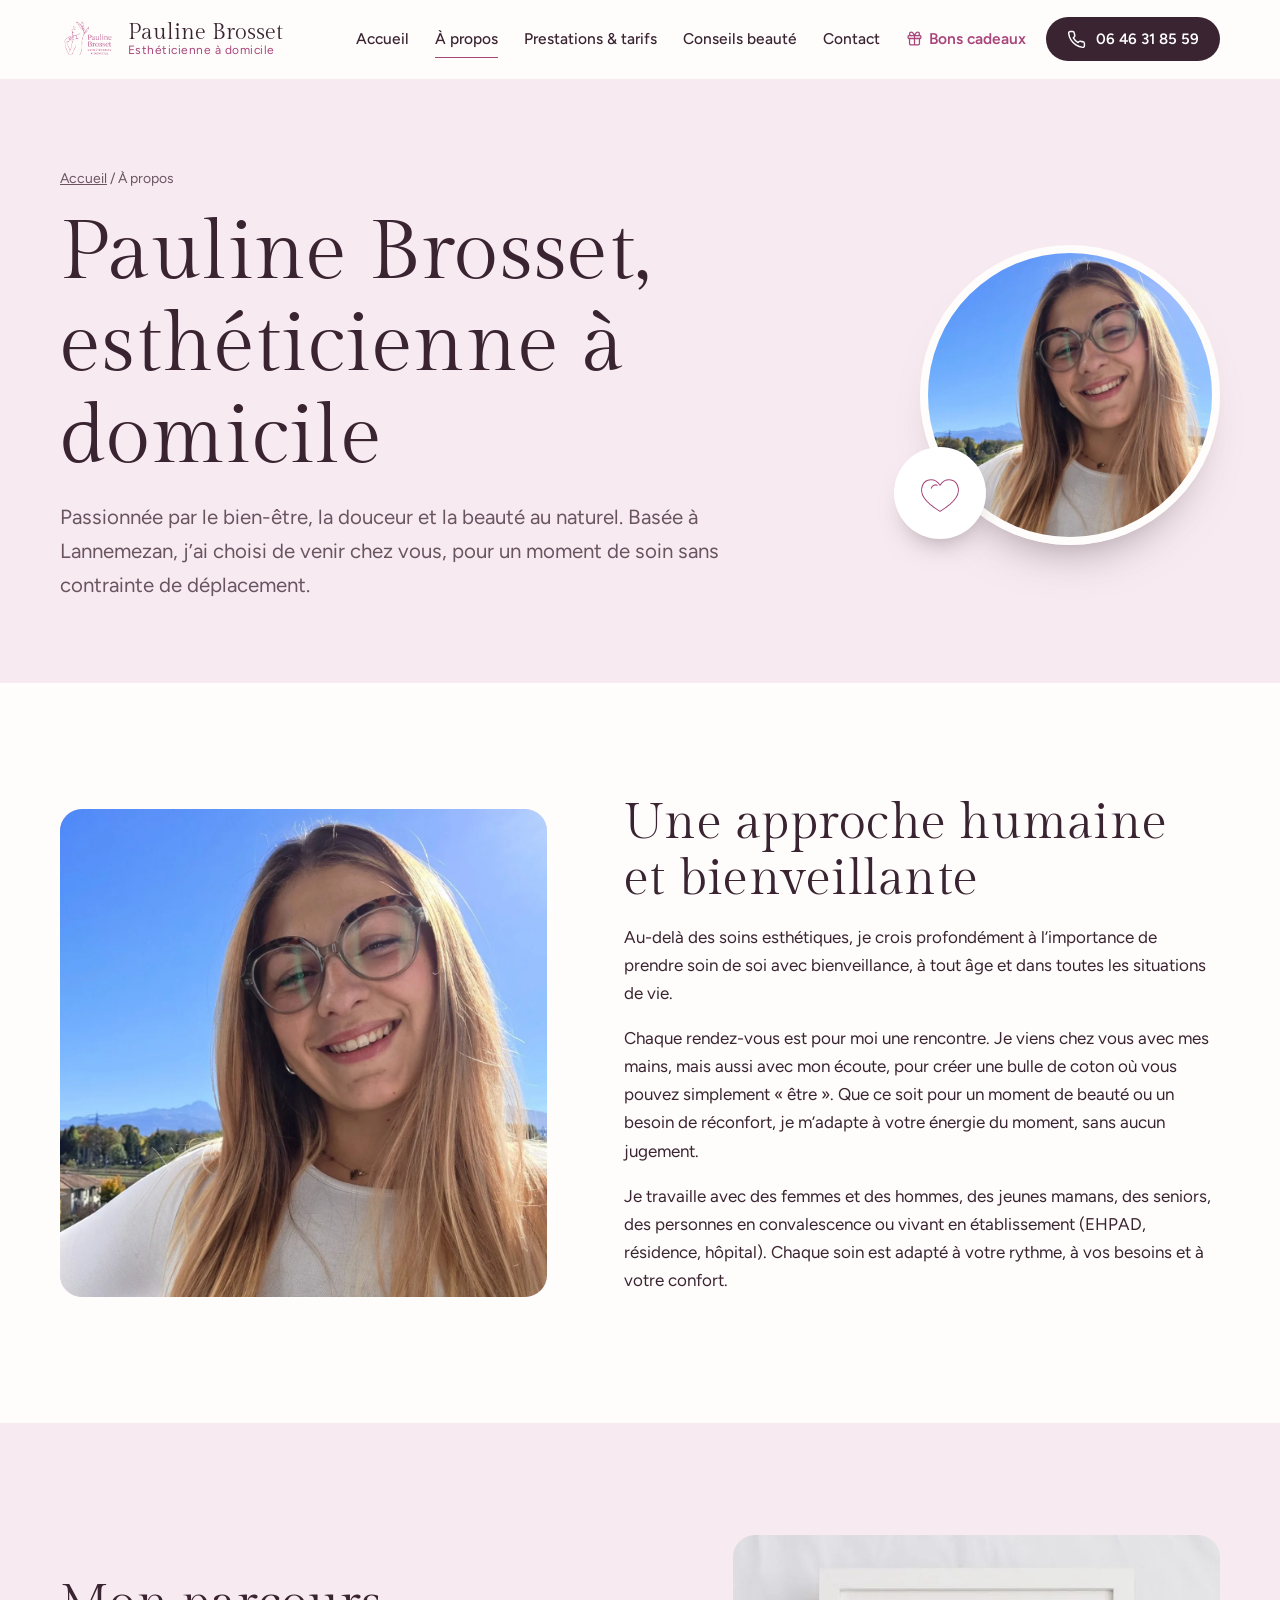
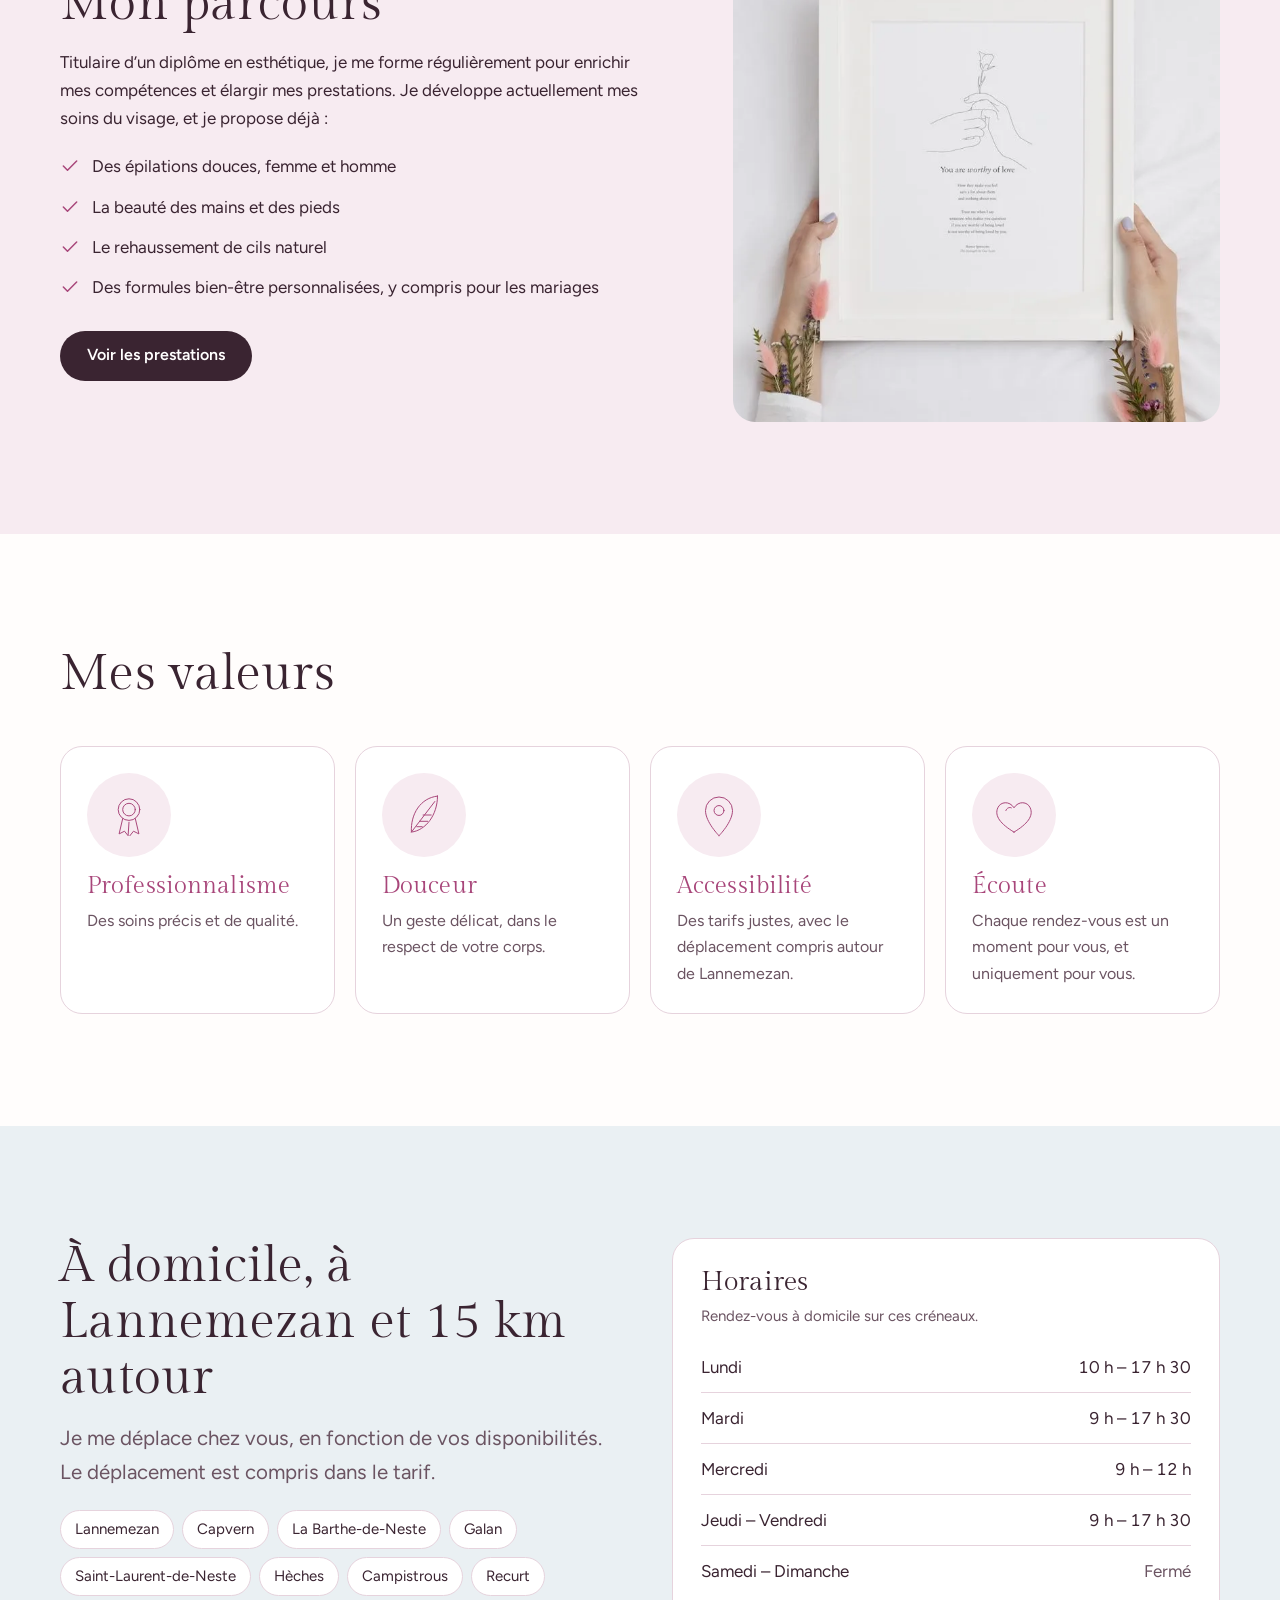
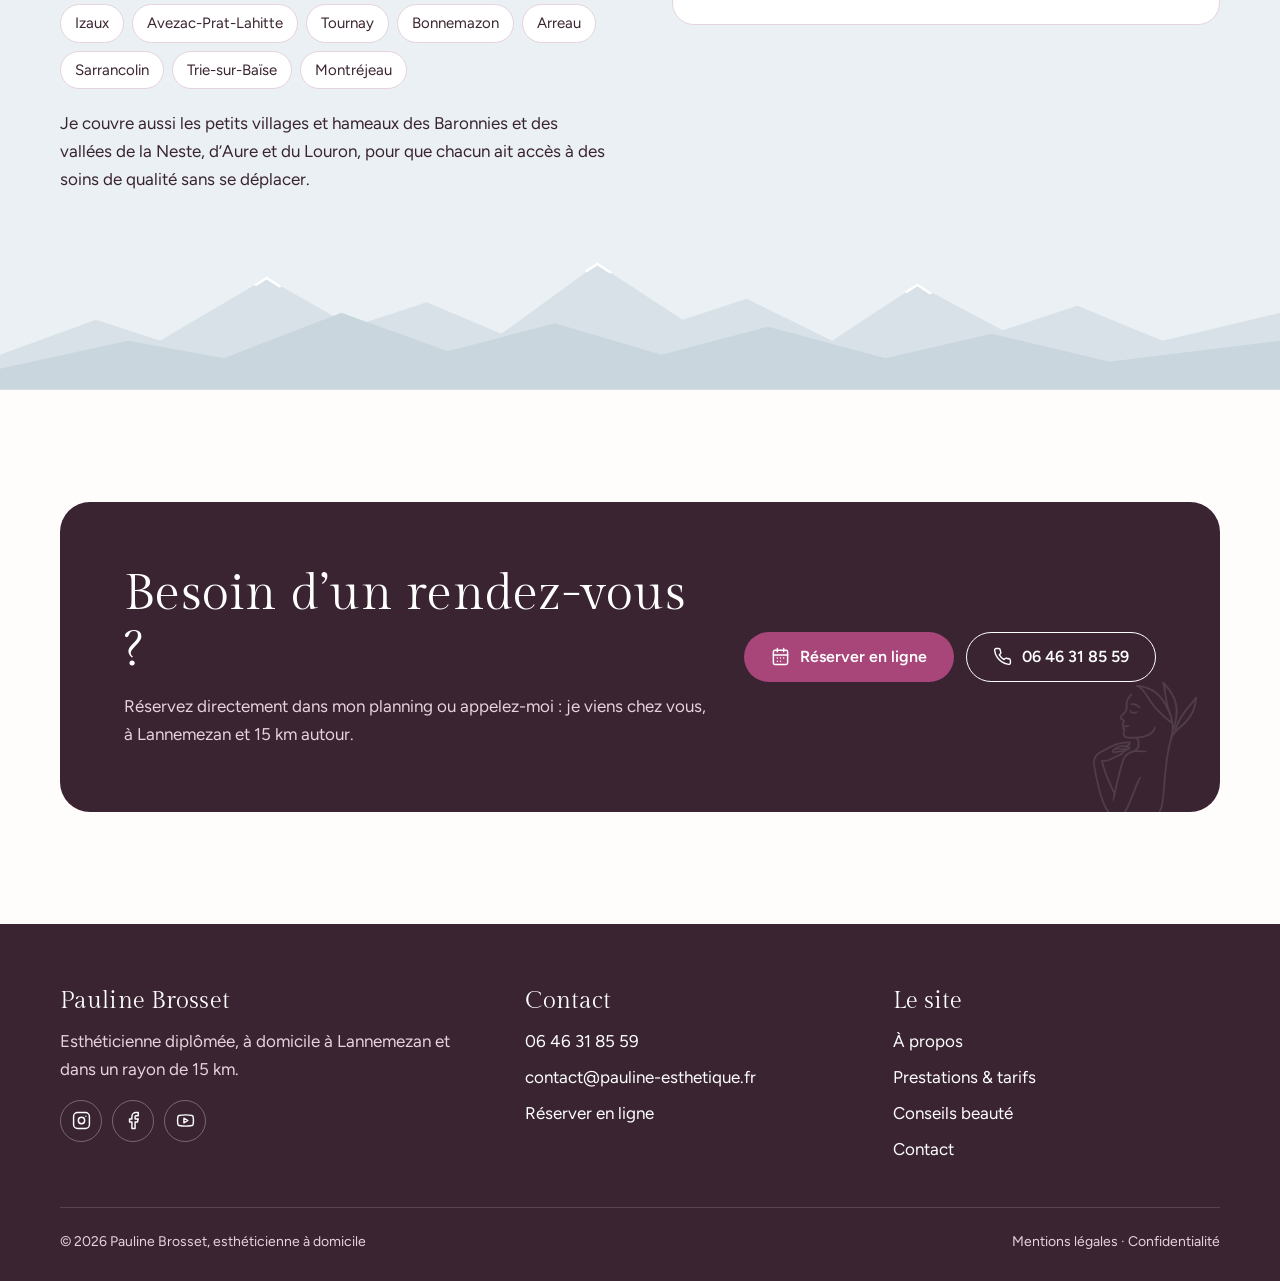
==== commit ba5e1877: "Illustrations sur toutes les pages, bons cadeaux mis en avant (paquet animé, menu) Co-Authored-By: C" ====
--- a/a-propos-de-moi/index.html
+++ b/a-propos-de-moi/index.html
@@ -25,14 +25,14 @@
   <div class="wrap">
     <a class="logo" href="/" aria-label="Pauline Brosset, accueil"><img src="/assets/img/logo.webp" alt="" width="58" height="58"><span>Pauline Brosset<small>Esthéticienne à domicile</small></span></a>
     <nav class="nav" id="nav" aria-label="Navigation principale">
-      <a href="/">Accueil</a><a href="/a-propos-de-moi/" aria-current=page>À propos</a><a href="/services-tarifs/">Prestations & tarifs</a><a href="/conseils-beaute/">Conseils beauté</a><a href="/contact/">Contact</a>
+      <a href="/">Accueil</a><a href="/a-propos-de-moi/" aria-current=page>À propos</a><a href="/services-tarifs/">Prestations & tarifs</a><a href="/conseils-beaute/">Conseils beauté</a><a href="/contact/">Contact</a><a class="nav-cadeau" href="/services-tarifs/#bons"><svg viewBox="0 0 24 24" fill="none" stroke="currentColor" stroke-width="1.8" stroke-linecap="round" stroke-linejoin="round" aria-hidden="true"><rect x="3" y="8" width="18" height="4" rx="1"/><path d="M12 8v13M19 12v7a2 2 0 0 1-2 2H7a2 2 0 0 1-2-2v-7M7.5 8a2.5 2.5 0 0 1 0-5C10 3 12 8 12 8s2-5 4.5-5a2.5 2.5 0 0 1 0 5"/></svg>Bons cadeaux</a>
     </nav>
     <a class="btn btn-plein btn-tel" href="tel:+33646318559" aria-label="Appeler le 06 46 31 85 59"><svg viewBox="0 0 24 24" fill="none" stroke="currentColor" stroke-width="1.8" stroke-linecap="round" stroke-linejoin="round" aria-hidden="true"><path d="M22 16.9v3a2 2 0 0 1-2.2 2 19.8 19.8 0 0 1-8.6-3.1 19.5 19.5 0 0 1-6-6A19.8 19.8 0 0 1 2.1 4.2 2 2 0 0 1 4.1 2h3a2 2 0 0 1 2 1.7c.1 1 .4 1.9.7 2.8a2 2 0 0 1-.5 2.1L8 9.9a16 16 0 0 0 6 6l1.3-1.3a2 2 0 0 1 2.1-.4c.9.3 1.8.6 2.8.7a2 2 0 0 1 1.7 2z"/></svg><span>06 46 31 85 59</span></a>
     <button class="burger" type="button" aria-label="Menu" aria-expanded="false" aria-controls="nav"><svg viewBox="0 0 24 24" fill="none" stroke="currentColor" stroke-width="1.8" stroke-linecap="round" stroke-linejoin="round" aria-hidden="true"><path d="M4 7h16M4 12h16M4 17h16"/></svg></button>
   </div>
 </header>
 <main id="main">
-<section class="phead"><svg class="branche" viewBox="0 0 220 260" fill="none" stroke="currentColor" stroke-width="1.6" stroke-linecap="round" stroke-linejoin="round" aria-hidden="true">
+<section class="phead a-photo"><svg class="branche" viewBox="0 0 220 260" fill="none" stroke="currentColor" stroke-width="1.6" stroke-linecap="round" stroke-linejoin="round" aria-hidden="true">
 <path class="d" pathLength="1" d="M110 252C108 200 104 150 112 96C118 58 130 32 150 10"/>
 <path class="d" pathLength="1" d="M111 200C88 194 66 176 58 150C82 152 102 168 111 200Z"/>
 <path class="d" pathLength="1" d="M109 158C130 150 150 128 154 102C132 108 114 128 109 158Z"/>
@@ -40,9 +40,10 @@
 <path class="d" pathLength="1" d="M120 76C138 70 152 52 156 32C138 38 124 54 120 76Z"/>
 <path class="d" pathLength="1" d="M110 226C130 222 150 206 158 186C136 188 118 204 110 226Z"/>
 </svg><div class="wrap">
-  <p class="crumb"><a href="/">Accueil</a> / À propos</p>
+  <div class="ph-tx"><p class="crumb"><a href="/">Accueil</a> / À propos</p>
   <h1>Pauline Brosset, esthéticienne à domicile</h1>
-  <p class="lead">Passionnée par le bien-être, la douceur et la beauté au naturel. Basée à Lannemezan, j’ai choisi de venir chez vous, pour un moment de soin sans contrainte de déplacement.</p>
+  <p class="lead">Passionnée par le bien-être, la douceur et la beauté au naturel. Basée à Lannemezan, j’ai choisi de venir chez vous, pour un moment de soin sans contrainte de déplacement.</p></div>
+  <div class="ph-side"><div class="ph-rond"><img src="/assets/img/pauline.webp" alt="" width="420" height="420"></div><span class="ph-pic" aria-hidden="true"><svg viewBox="0 0 120 120" fill="none" stroke="currentColor" stroke-width="2.2" stroke-linecap="round" stroke-linejoin="round"><path d="M60 98C30 80 16 62 24 44c6-14 26-16 36 0 10-16 30-14 36 0 8 18-6 36-36 54z"/><path d="M42 50c2-6 8-8 12-6"/></svg></span></div>
 </div></section>
 
 <section class="sec"><div class="wrap duo">
@@ -73,10 +74,10 @@
 <section class="sec"><div class="wrap">
   <div class="sec-head"><h2>Mes valeurs</h2></div>
   <div class="valeurs">
-    <div class="valeur"><h3>Professionnalisme</h3><p>Des soins précis et de qualité.</p></div>
-    <div class="valeur"><h3>Douceur</h3><p>Un geste délicat, dans le respect de votre corps.</p></div>
-    <div class="valeur"><h3>Accessibilité</h3><p>Des tarifs justes, avec le déplacement compris autour de Lannemezan.</p></div>
-    <div class="valeur"><h3>Écoute</h3><p>Chaque rendez-vous est un moment pour vous, et uniquement pour vous.</p></div>
+    <div class="valeur"><span class="ill" aria-hidden="true"><svg viewBox="0 0 120 120" fill="none" stroke="currentColor" stroke-width="2.2" stroke-linecap="round" stroke-linejoin="round"><circle cx="60" cy="48" r="24"/><circle cx="60" cy="48" r="14"/><path d="M46 68l-8 34 12-6 8 10 2-30M74 68l8 34-12-6-8 10"/></svg></span><h3>Professionnalisme</h3><p>Des soins précis et de qualité.</p></div>
+    <div class="valeur"><span class="ill" aria-hidden="true"><svg viewBox="0 0 120 120" fill="none" stroke="currentColor" stroke-width="2.2" stroke-linecap="round" stroke-linejoin="round"><path d="M90 18C52 22 30 58 32 98c32-4 58-38 58-80z"/><path d="M32 98 84 30"/><path d="M50 74h18M58 60h18M44 86h12"/></svg></span><h3>Douceur</h3><p>Un geste délicat, dans le respect de votre corps.</p></div>
+    <div class="valeur"><span class="ill" aria-hidden="true"><svg viewBox="0 0 120 120" fill="none" stroke="currentColor" stroke-width="2.2" stroke-linecap="round" stroke-linejoin="round"><path d="M60 106S30 76 30 50a30 30 0 0 1 60 0c0 26-30 56-30 56z"/><circle cx="60" cy="50" r="11"/></svg></span><h3>Accessibilité</h3><p>Des tarifs justes, avec le déplacement compris autour de Lannemezan.</p></div>
+    <div class="valeur"><span class="ill" aria-hidden="true"><svg viewBox="0 0 120 120" fill="none" stroke="currentColor" stroke-width="2.2" stroke-linecap="round" stroke-linejoin="round"><path d="M60 98C30 80 16 62 24 44c6-14 26-16 36 0 10-16 30-14 36 0 8 18-6 36-36 54z"/><path d="M42 50c2-6 8-8 12-6"/></svg></span><h3>Écoute</h3><p>Chaque rendez-vous est un moment pour vous, et uniquement pour vous.</p></div>
   </div>
 </div></section>
 <section class="sec brume zone-sec" id="zone"><svg class="montagnes" viewBox="0 0 1200 220" preserveAspectRatio="none" fill="none" aria-hidden="true">
--- a/assets/css/site.v2.css
+++ b/assets/css/site.v2.css
@@ -44,12 +44,12 @@
 .logo span{font-family:var(--display);font-size:22px;line-height:1.05}
 .logo small{display:block;font-family:var(--texte);font-size:12px;letter-spacing:.04em;color:var(--rose)}
 .nav{display:flex;gap:26px}
-.nav a{color:var(--encre);text-decoration:none;font-size:15.5px;font-weight:500;padding:6px 0;border-bottom:1.5px solid transparent}
+.nav a{white-space:nowrap;color:var(--encre);text-decoration:none;font-size:15.5px;font-weight:500;padding:6px 0;border-bottom:1.5px solid transparent}
 .nav a:hover,.nav a[aria-current]{border-color:var(--rose)}
-.top .btn{min-height:44px;padding:0 20px;font-size:15px}
+.top .btn{white-space:nowrap;min-height:44px;padding:0 20px;font-size:15px}
 .burger{display:none;width:46px;height:46px;border-radius:50%;border:1.5px solid var(--ligne);background:#fff;align-items:center;justify-content:center;cursor:pointer;color:var(--encre)}
 .burger svg{width:22px;height:22px}
-@media (max-width:980px){
+@media (max-width:1180px){
   .nav{position:fixed;inset:78px 0 auto 0;flex-direction:column;gap:0;background:var(--blanc);padding:8px 16px 20px;border-bottom:1px solid var(--ligne);box-shadow:0 30px 40px -30px rgba(58,36,49,.35);transform:translateY(-12px);opacity:0;visibility:hidden;transition:.25s}
   .nav.open{transform:none;opacity:1;visibility:visible}
   .nav a{padding:14px 4px;border-bottom:1px solid var(--ligne);font-size:17px}
@@ -71,7 +71,7 @@
 .arche .ph{aspect-ratio:4/5;border-radius:999px 999px var(--r) var(--r);overflow:hidden;background:var(--poudre-2)}
 .arche .ph img{width:100%;height:100%;object-fit:cover}
 .arche .trait{position:absolute;left:-58px;bottom:-34px;width:190px;opacity:.9;filter:drop-shadow(0 1px 0 rgba(0,0,0,.02))}
-.arche .badge{position:absolute;right:-12px;top:12%;background:#fff;border:1px solid var(--ligne);border-radius:18px;padding:14px 18px;box-shadow:0 24px 40px -28px rgba(58,36,49,.5);font-size:14px;line-height:1.35}
+.arche .badge{position:absolute;right:10px;top:12%;background:#fff;border:1px solid var(--ligne);border-radius:18px;padding:14px 18px;box-shadow:0 24px 40px -28px rgba(58,36,49,.5);font-size:14px;line-height:1.35}
 .arche .badge b{display:block;font-family:var(--display);font-size:24px;font-weight:400;color:var(--rose)}
 @media (max-width:860px){
   .hero .wrap{grid-template-columns:1fr}
@@ -313,3 +313,62 @@
   .arche .rond,.bandeau .piste,.titre-anim span,.hero .arche .ph,.arche .badge,.hero .lead,.hero .ctas,.hero .kicker{animation:none!important}
   .branche .d{stroke-dashoffset:0;animation:none}
 }
+
+/* ===== V2b : illustrations des pages + bons cadeaux ===== */
+.ill{display:grid;place-items:center;width:84px;height:84px;border-radius:50%;background:var(--poudre);color:var(--rose);margin-bottom:16px}
+.ill svg{width:54px;height:54px}
+.valeur .ill{transition:transform .4s}
+.valeur:hover .ill{transform:rotate(-8deg)}
+.mh-ill{display:grid;place-items:center;width:112px;height:112px;border-radius:50%;background:var(--poudre);color:var(--rose);flex:none;border:5px solid var(--blanc);box-shadow:0 0 0 1px var(--ligne)}
+.mh-ill svg{width:70px;height:70px}
+@media (max-width:560px){.mh-ill{width:84px;height:84px}.mh-ill svg{width:52px;height:52px}}
+.bon .ill{margin:0 auto 4px}
+
+/* en-tête de page avec photo */
+.phead.a-photo .wrap{display:grid;grid-template-columns:1fr auto;gap:40px;align-items:center}
+.ph-side{position:relative;width:clamp(200px,24vw,300px)}
+.ph-rond{aspect-ratio:1;border-radius:50%;overflow:hidden;border:8px solid var(--blanc);box-shadow:0 30px 50px -34px rgba(58,36,49,.6);animation:monte 1s cubic-bezier(.2,.8,.2,1) both}
+.ph-rond img{width:100%;height:100%;object-fit:cover}
+.ph-pic{position:absolute;left:-26px;bottom:6px;width:92px;height:92px;border-radius:50%;background:#fff;color:var(--rose);display:grid;place-items:center;box-shadow:0 16px 30px -18px rgba(58,36,49,.6);animation:flotte 7s ease-in-out infinite}
+.ph-pic svg{width:58px;height:58px}
+.phead.a-photo .branche{display:none}
+@media (max-width:860px){.phead.a-photo .wrap{grid-template-columns:1fr}.ph-side{width:180px;margin-top:8px}.phead.a-photo .branche{display:none}}
+
+/* conseils : illustration par article */
+.article{max-width:920px;display:grid;grid-template-columns:150px 1fr;gap:clamp(20px,4vw,48px);align-items:start}
+.art-ill{position:sticky;top:110px;display:grid;place-items:center;width:150px;height:150px;border-radius:50%;background:var(--poudre);color:var(--rose)}
+.art-ill svg{width:96px;height:96px}
+@media (max-width:720px){.article{grid-template-columns:1fr}.art-ill{position:static;width:110px;height:110px}.art-ill svg{width:70px;height:70px}}
+
+/* contact */
+.coord-ill{display:flex;gap:16px;align-items:center;background:var(--poudre);border-radius:var(--r);padding:18px 20px}
+.coord-ill .ill{margin:0;width:76px;height:76px;background:#fff;flex:none}
+.coord-ill .ill svg{width:48px;height:48px}
+.coord-ill p{margin:0;font-size:15.5px;color:var(--encre-2)}
+.coord-ill b{display:block;color:var(--encre);font-size:17px}
+
+/* bons cadeaux mis en avant */
+.nav-cadeau{display:inline-flex;align-items:center;gap:6px;color:var(--rose)!important;font-weight:600!important}
+.nav-cadeau svg{width:17px;height:17px}
+.cadeau-sec{background:linear-gradient(180deg,var(--blanc) 0%,var(--poudre) 100%)}
+.cadeau{display:grid;grid-template-columns:.9fr 1.1fr;gap:clamp(32px,6vw,80px);align-items:center}
+.cadeau-ill{position:relative;display:grid;place-items:center;aspect-ratio:1;max-width:440px;width:100%;justify-self:center;border-radius:50%;background:radial-gradient(circle at 50% 55%,#fff 0%,var(--poudre-2) 70%)}
+.cadeau-ill.petit{max-width:200px;flex:none}
+.paquet{width:82%;overflow:visible}
+.paquet .couvercle{transform-origin:130px 126px;animation:couvercle 4.5s ease-in-out infinite}
+.paquet .etiquette{transform-origin:150px 176px;animation:balance 3.2s ease-in-out infinite}
+.paquet .brille path{transform-box:fill-box;transform-origin:center;animation:brille 2.4s ease-in-out infinite}
+.paquet .brille path:nth-child(2){animation-delay:.8s}.paquet .brille path:nth-child(3){animation-delay:1.6s}
+@keyframes couvercle{0%,70%,100%{transform:none}78%{transform:translateY(-10px) rotate(-4deg)}86%{transform:translateY(-4px) rotate(2deg)}}
+@keyframes balance{0%,100%{transform:rotate(0)}50%{transform:rotate(5deg)}}
+@keyframes brille{0%,100%{transform:scale(.6);opacity:.4}50%{transform:scale(1.15);opacity:1}}
+.montants{display:grid;grid-template-columns:repeat(3,1fr);gap:12px;margin-top:26px}
+.montants a{background:#fff;border:1.5px dashed var(--rose-vif);border-radius:18px;padding:16px 12px;text-align:center;text-decoration:none;color:var(--encre);transition:transform .3s,background .3s}
+.montants a:hover{transform:translateY(-3px);background:var(--poudre)}
+.montants b{display:block;font-family:var(--display);font-weight:400;font-size:34px;color:var(--rose);line-height:1.1}
+.montants span{font-size:14px;color:var(--encre-2)}
+.bons-head{display:flex;gap:clamp(20px,4vw,48px);align-items:center;margin-bottom:44px}
+@media (max-width:860px){.cadeau{grid-template-columns:1fr}.cadeau-ill{max-width:300px}.bons-head{flex-direction:column;align-items:flex-start}.cadeau-ill.petit{max-width:160px;justify-self:start}}
+@media (max-width:420px){.montants{grid-template-columns:1fr}}
+@media (max-width:1180px){.nav-cadeau{border-bottom:1px solid var(--ligne)!important}}
+@media (prefers-reduced-motion:reduce){.paquet *,.ph-rond,.ph-pic{animation:none!important}}
